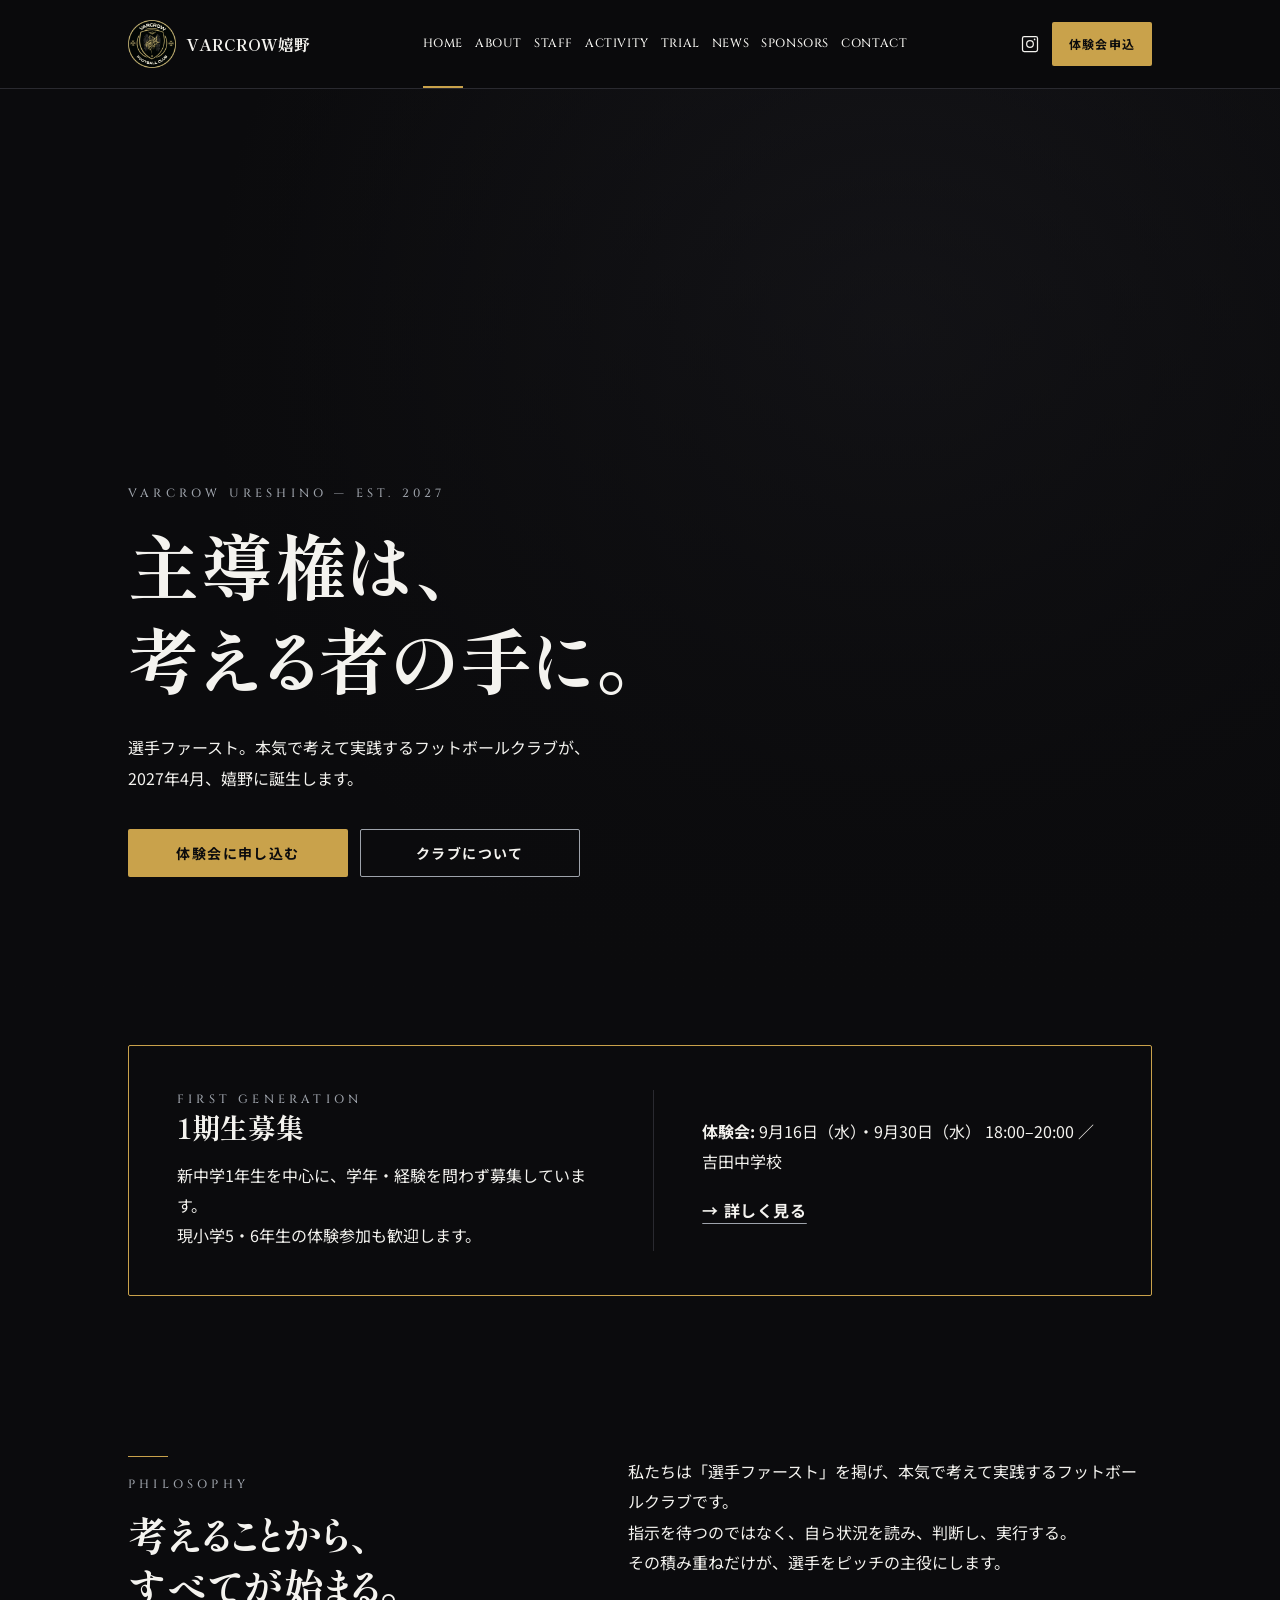
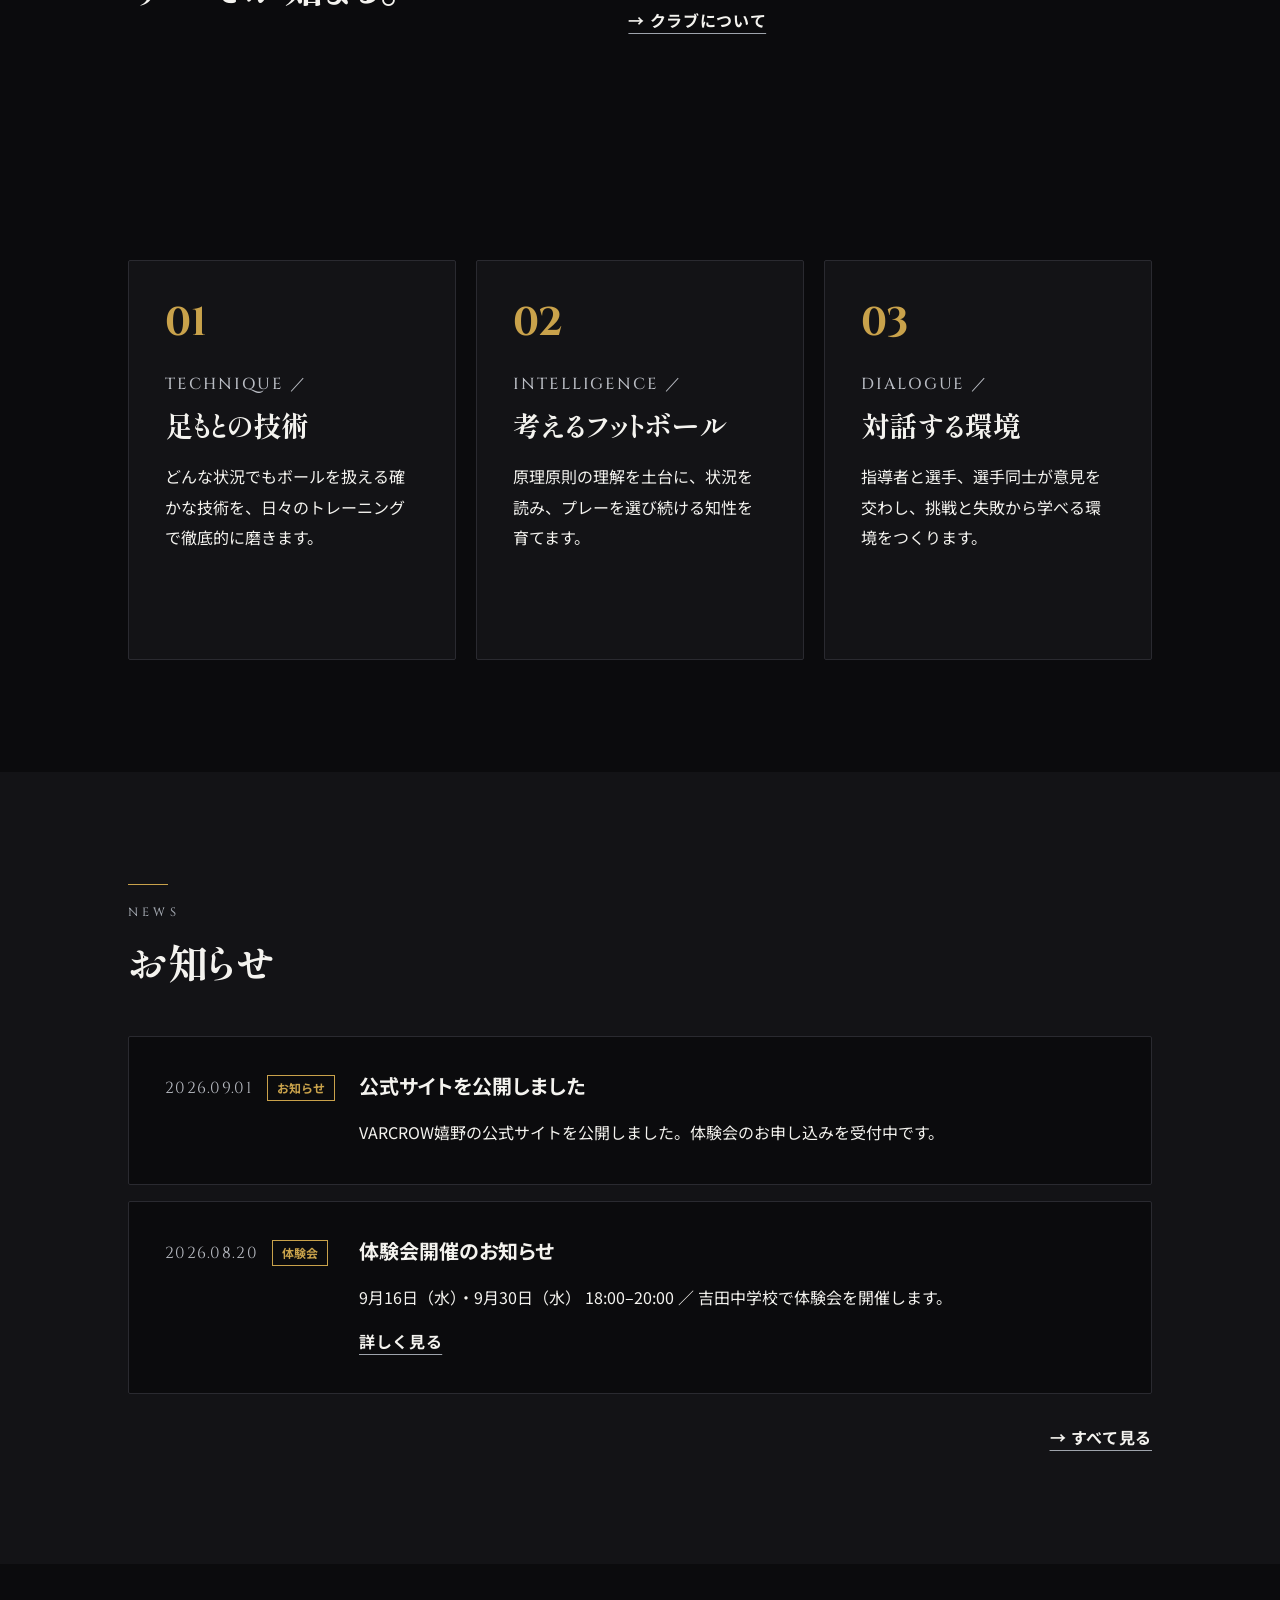
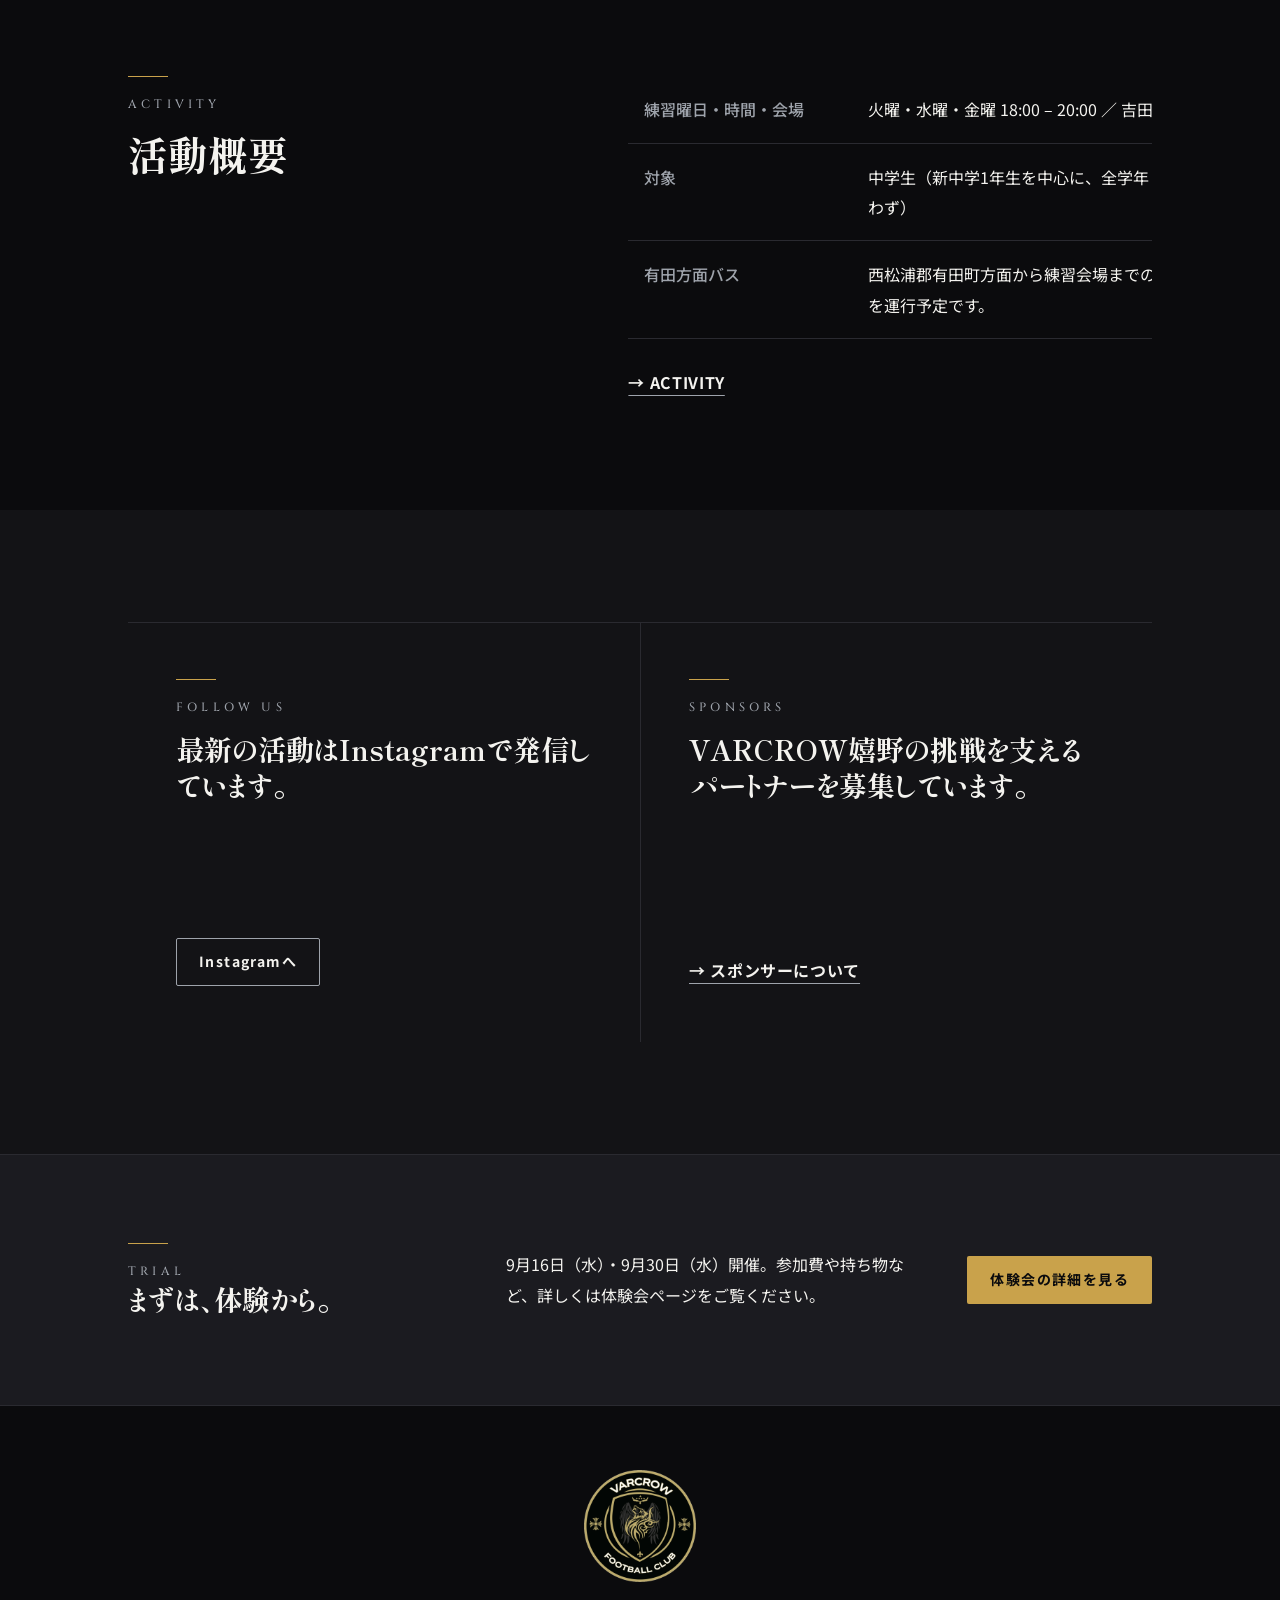
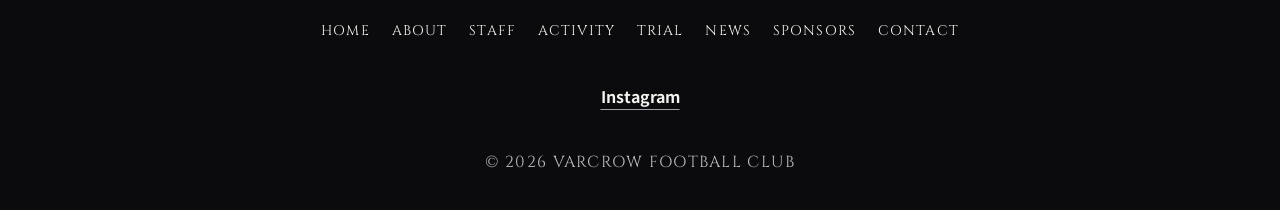
==== ureshino/index.html @ 0ae3943f "P1: base site, brand top, Home" ====
<!doctype html>
<html lang="ja">
<head>
  <meta charset="utf-8">
  <meta name="viewport" content="width=device-width, initial-scale=1">
  <title>VARCROW嬉野 | 佐賀県嬉野市のジュニアユースサッカークラブ</title>
  <meta name="description" content="VARCROW嬉野は佐賀県嬉野市のジュニアユースサッカークラブ。選手ファーストを掲げ、考えて主導権を握るフットボールを追求します。2027年4月始動、1期生募集中。体験会申込受付中。">
  <link rel="preconnect" href="https://fonts.googleapis.com">
  <link rel="preconnect" href="https://fonts.gstatic.com" crossorigin>
  <link href="https://fonts.googleapis.com/css2?family=Cinzel:wght@500;700&amp;family=Noto+Sans+JP:wght@400;500;700&amp;family=Shippori+Mincho:wght@600;700&amp;display=swap" rel="stylesheet">
  <link rel="icon" href="/assets/brand/favicon.ico" sizes="any">
  <link rel="apple-touch-icon" href="/assets/brand/apple-touch-icon.png">
  <link rel="stylesheet" href="/ureshino/assets/css/style.css">
  <script src="/ureshino/assets/js/main.js" defer></script>
  <script src="/ureshino/assets/js/news.js" defer></script>
</head>
<body data-page="home">
  <header class="site-header">
    <div class="site-header__inner">
      <a class="site-brand" href="/ureshino/" aria-label="VARCROW嬉野 ホーム">
        <img src="/assets/brand/logo.png" width="48" height="48" alt="VARCROW嬉野 エンブレム">
        <span data-config-text="club_name">VARCROW嬉野</span>
      </a>

      <nav class="desktop-nav" aria-label="メインナビゲーション">
        <a class="nav-link is-active" href="/ureshino/" aria-current="page">HOME</a>
        <a class="nav-link" href="/ureshino/about/">ABOUT</a>
        <a class="nav-link" href="/ureshino/staff/">STAFF</a>
        <a class="nav-link" href="/ureshino/activity/">ACTIVITY</a>
        <a class="nav-link" href="/ureshino/trial/">TRIAL</a>
        <a class="nav-link" href="/ureshino/news/">NEWS</a>
        <a class="nav-link" href="/ureshino/sponsors/">SPONSORS</a>
        <a class="nav-link" href="/ureshino/contact/">CONTACT</a>
      </nav>

      <div class="site-header__actions">
        <a class="instagram-link instagram-link--icon" href="/ureshino/" data-config="instagram_url" data-instagram target="_blank" rel="noopener" hidden>
          <svg viewBox="0 0 24 24" width="20" height="20" aria-hidden="true">
            <rect x="3" y="3" width="18" height="18" rx="2"></rect>
            <circle cx="12" cy="12" r="4"></circle>
            <circle cx="17.5" cy="6.5" r="1"></circle>
          </svg>
          <span class="visually-hidden">Instagram（外部サイトが開きます）</span>
        </a>
        <a class="button button--primary header-cta" href="/ureshino/trial/">体験会申込</a>
        <button class="nav-toggle" type="button" data-nav-toggle aria-expanded="false" aria-controls="mobile-navigation" aria-label="メニューを開く">
          <span></span><span></span><span></span>
        </button>
      </div>
    </div>
  </header>

  <div class="nav-overlay" id="mobile-navigation" data-nav-overlay hidden>
    <nav class="mobile-nav" aria-label="モバイルナビゲーション">
      <a class="mobile-nav__link is-active" href="/ureshino/" aria-current="page"><span>HOME</span><small>ホーム</small></a>
      <a class="mobile-nav__link" href="/ureshino/about/"><span>ABOUT</span><small>クラブについて</small></a>
      <a class="mobile-nav__link" href="/ureshino/staff/"><span>STAFF</span><small>スタッフ</small></a>
      <a class="mobile-nav__link" href="/ureshino/activity/"><span>ACTIVITY</span><small>活動情報</small></a>
      <a class="mobile-nav__link" href="/ureshino/trial/"><span>TRIAL</span><small>体験会・入会案内</small></a>
      <a class="mobile-nav__link" href="/ureshino/news/"><span>NEWS</span><small>お知らせ・試合結果</small></a>
      <a class="mobile-nav__link" href="/ureshino/sponsors/"><span>SPONSORS</span><small>スポンサー</small></a>
      <a class="mobile-nav__link" href="/ureshino/contact/"><span>CONTACT</span><small>お問い合わせ</small></a>
    </nav>
    <div class="nav-overlay__actions">
      <a class="button button--primary" href="/ureshino/trial/">体験会申込</a>
      <a class="instagram-link" href="/ureshino/" data-config="instagram_url" data-instagram target="_blank" rel="noopener" hidden>
        Instagram<span class="visually-hidden">（外部サイトが開きます）</span>
      </a>
    </div>
  </div>

  <main>
    <section class="hero" aria-labelledby="hero-title">
      <div class="container hero__inner">
        <p class="eyebrow reveal">VARCROW URESHINO — EST. 2027</p>
        <h1 class="hero__title reveal" id="hero-title"><span>主導権は、</span><span>考える者の手に。</span></h1>
        <p class="hero__lead reveal">選手ファースト。本気で考えて実践するフットボールクラブが、<br>2027年4月、嬉野に誕生します。</p>
        <div class="hero__actions reveal">
          <a class="button button--primary" href="/ureshino/trial/" data-config="form_trial_url" target="_blank" rel="noopener">
            体験会に申し込む<span class="visually-hidden">（外部フォームが開きます）</span>
          </a>
          <a class="button button--ghost" href="/ureshino/about/">クラブについて</a>
        </div>
      </div>
    </section>

    <section class="recruit-section" aria-labelledby="recruit-title">
      <div class="container">
        <div class="recruit-band reveal">
          <div>
            <p class="eyebrow">FIRST GENERATION</p>
            <h2 id="recruit-title">1期生募集</h2>
            <p>新中学1年生を中心に、学年・経験を問わず募集しています。<br>現小学5・6年生の体験参加も歓迎します。</p>
          </div>
          <div class="recruit-band__details">
            <p><strong>体験会:</strong> 9月16日（水）・9月30日（水） 18:00–20:00 ／ 吉田中学校</p>
            <a class="text-link" href="/ureshino/trial/">→ 詳しく見る</a>
          </div>
        </div>
      </div>
    </section>

    <section class="section philosophy" aria-labelledby="philosophy-title">
      <div class="container split-layout">
        <div class="section-heading reveal">
          <span class="section-heading__rule" aria-hidden="true"></span>
          <p class="eyebrow">PHILOSOPHY</p>
          <h2 id="philosophy-title">考えることから、すべてが始まる。</h2>
        </div>
        <div class="prose reveal">
          <p>私たちは「選手ファースト」を掲げ、本気で考えて実践するフットボールクラブです。<br>指示を待つのではなく、自ら状況を読み、判断し、実行する。<br>その積み重ねだけが、選手をピッチの主役にします。</p>
          <a class="text-link" href="/ureshino/about/">→ クラブについて</a>
        </div>
      </div>
    </section>

    <section class="section pillars" aria-label="3つの柱">
      <div class="container">
        <div class="pillar-grid">
          <article class="card pillar-card reveal">
            <p class="pillar-card__number">01</p>
            <p class="pillar-card__en">TECHNIQUE ／</p>
            <h2>足もとの技術</h2>
            <p>どんな状況でもボールを扱える確かな技術を、日々のトレーニングで徹底的に磨きます。</p>
          </article>
          <article class="card pillar-card reveal">
            <p class="pillar-card__number">02</p>
            <p class="pillar-card__en">INTELLIGENCE ／</p>
            <h2>考えるフットボール</h2>
            <p>原理原則の理解を土台に、状況を読み、プレーを選び続ける知性を育てます。</p>
          </article>
          <article class="card pillar-card reveal">
            <p class="pillar-card__number">03</p>
            <p class="pillar-card__en">DIALOGUE ／</p>
            <h2>対話する環境</h2>
            <p>指導者と選手、選手同士が意見を交わし、挑戦と失敗から学べる環境をつくります。</p>
          </article>
        </div>
      </div>
    </section>

    <section class="section news-section" aria-labelledby="news-title">
      <div class="container">
        <div class="section-heading reveal">
          <span class="section-heading__rule" aria-hidden="true"></span>
          <p class="eyebrow">NEWS</p>
          <h2 id="news-title">お知らせ</h2>
        </div>
        <div class="news-list reveal" data-news-list data-news-limit="3" aria-live="polite"></div>
        <div class="section-link reveal"><a class="text-link" href="/ureshino/news/">→ すべて見る</a></div>
      </div>
    </section>

    <section class="section activity-summary" aria-labelledby="activity-title">
      <div class="container split-layout">
        <div class="section-heading reveal">
          <span class="section-heading__rule" aria-hidden="true"></span>
          <p class="eyebrow">ACTIVITY</p>
          <h2 id="activity-title">活動概要</h2>
        </div>
        <div class="activity-summary__content reveal">
          <div class="table-scroll">
            <table>
              <tbody>
                <tr><th scope="row">練習曜日・時間・会場</th><td>火曜・水曜・金曜 18:00 – 20:00 ／ 吉田中学校</td></tr>
                <tr><th scope="row">対象</th><td>中学生（新中学1年生を中心に、全学年・経験を問わず）</td></tr>
                <tr><th scope="row">有田方面バス</th><td>西松浦郡有田町方面から練習会場までの送迎バスを運行予定です。</td></tr>
              </tbody>
            </table>
          </div>
          <a class="text-link" href="/ureshino/activity/">→ ACTIVITY</a>
        </div>
      </div>
    </section>

    <section class="section social-partners" aria-label="Instagramとスポンサー">
      <div class="container social-partners__grid">
        <article class="social-panel reveal">
          <div class="section-heading section-heading--compact">
            <span class="section-heading__rule" aria-hidden="true"></span>
            <p class="eyebrow">FOLLOW US</p>
            <h2>最新の活動はInstagramで発信しています。</h2>
          </div>
          <a class="button button--ghost" href="/ureshino/" data-config="instagram_url" data-instagram target="_blank" rel="noopener" hidden>
            Instagramへ<span class="visually-hidden">（外部サイトが開きます）</span>
          </a>
        </article>
        <article class="social-panel reveal">
          <div class="section-heading section-heading--compact">
            <span class="section-heading__rule" aria-hidden="true"></span>
            <p class="eyebrow">SPONSORS</p>
            <h2>VARCROW嬉野の挑戦を支えるパートナーを募集しています。</h2>
          </div>
          <a class="text-link" href="/ureshino/sponsors/">→ スポンサーについて</a>
        </article>
      </div>
    </section>

    <section class="cta-band" aria-labelledby="cta-title">
      <div class="container cta-band__inner reveal">
        <div class="section-heading section-heading--compact">
          <span class="section-heading__rule" aria-hidden="true"></span>
          <p class="eyebrow">TRIAL</p>
          <h2 id="cta-title">まずは、体験から。</h2>
        </div>
        <p>9月16日（水）・9月30日（水）開催。参加費や持ち物など、詳しくは体験会ページをご覧ください。</p>
        <a class="button button--primary" href="/ureshino/trial/">体験会の詳細を見る</a>
      </div>
    </section>
  </main>

  <footer class="site-footer">
    <div class="container site-footer__inner">
      <a class="site-footer__brand" href="/ureshino/">
        <img src="/assets/brand/logo.png" width="112" height="113" alt="VARCROW嬉野 エンブレム">
      </a>
      <nav class="footer-nav" aria-label="フッターナビゲーション">
        <a href="/ureshino/">HOME</a>
        <a href="/ureshino/about/">ABOUT</a>
        <a href="/ureshino/staff/">STAFF</a>
        <a href="/ureshino/activity/">ACTIVITY</a>
        <a href="/ureshino/trial/">TRIAL</a>
        <a href="/ureshino/news/">NEWS</a>
        <a href="/ureshino/sponsors/">SPONSORS</a>
        <a href="/ureshino/contact/">CONTACT</a>
      </nav>
      <a class="instagram-link" href="/ureshino/" data-config="instagram_url" data-instagram target="_blank" rel="noopener" hidden>
        Instagram<span class="visually-hidden">（外部サイトが開きます）</span>
      </a>
      <small>© 2026 VARCROW FOOTBALL CLUB</small>
    </div>
  </footer>
</body>
</html>
---- ureshino/assets/css/style.css ----
:root {
  --c-bg: #0B0B0D;
  --c-surface: #131316;
  --c-surface-2: #1B1B20;
  --c-text: #F4F3EF;
  --c-text-sub: #B9BCC3;
  --c-gold: #C9A24B;
  --c-gold-deep: #9A7A33;
  --c-silver: #9EA3AB;
  --c-line: #2A2A30;
  --hero-img: none;
}

*,
*::before,
*::after {
  box-sizing: border-box;
}

html {
  color-scheme: dark;
}

body {
  margin: 0;
  color: var(--c-text);
  background: var(--c-bg);
  font-family: "Noto Sans JP", sans-serif;
  font-size: 16px;
  line-height: 1.9;
  overflow-x: hidden;
}

body.is-nav-open {
  overflow: hidden;
}

[hidden] {
  display: none !important;
}

img,
svg {
  display: block;
  max-width: 100%;
}

a {
  color: inherit;
}

button,
a {
  -webkit-tap-highlight-color: transparent;
}

:focus-visible {
  outline: 2px solid var(--c-gold);
  outline-offset: 4px;
}

h1,
h2,
h3,
p {
  margin-top: 0;
}

h1,
h2,
h3 {
  font-family: "Shippori Mincho", serif;
  font-feature-settings: "palt";
  line-height: 1.3;
}

.visually-hidden {
  position: absolute !important;
  width: 1px !important;
  height: 1px !important;
  padding: 0 !important;
  margin: -1px !important;
  overflow: hidden !important;
  clip: rect(0, 0, 0, 0) !important;
  white-space: nowrap !important;
  border: 0 !important;
}

.container {
  width: 100%;
  max-width: 1120px;
  margin-inline: auto;
  padding-inline: 24px;
}

.section {
  padding-block: 64px;
}

.eyebrow {
  margin-bottom: 14px;
  color: var(--c-silver);
  font-family: "Cinzel", serif;
  font-size: 12px;
  font-weight: 500;
  letter-spacing: 0.35em;
  line-height: 1.6;
  text-transform: uppercase;
}

.section-heading {
  max-width: 760px;
  margin-bottom: 40px;
}

.section-heading__rule {
  display: block;
  width: 40px;
  height: 1px;
  margin-bottom: 18px;
  background: var(--c-gold);
}

.section-heading h2 {
  margin-bottom: 0;
  font-size: clamp(28px, 7vw, 40px);
  font-weight: 700;
}

.philosophy .section-heading h2 {
  word-break: keep-all;
}

.section-heading--compact {
  margin-bottom: 28px;
}

.section-heading--compact h2 {
  font-size: clamp(20px, 6vw, 28px);
}

.button {
  display: inline-flex;
  min-height: 48px;
  align-items: center;
  justify-content: center;
  padding: 12px 22px;
  border: 1px solid transparent;
  border-radius: 2px;
  font-size: 14px;
  font-weight: 700;
  letter-spacing: 0.1em;
  line-height: 1.5;
  text-align: center;
  text-decoration: none;
  transition: color 0.2s ease, border-color 0.2s ease, background-color 0.2s ease;
}

.button--primary {
  color: var(--c-bg);
  background: var(--c-gold);
}

.button--primary:hover {
  background: var(--c-gold-deep);
}

.button--ghost {
  color: var(--c-text);
  border-color: var(--c-silver);
  background: transparent;
}

.button--ghost:hover {
  border-color: var(--c-gold);
}

.text-link {
  display: inline-block;
  color: var(--c-text);
  font-weight: 700;
  letter-spacing: 0.04em;
  text-decoration-color: var(--c-silver);
  text-underline-offset: 6px;
  transition: color 0.2s ease, text-decoration-color 0.2s ease;
}

.text-link:hover {
  color: var(--c-gold);
  text-decoration-color: var(--c-gold);
}

.card {
  border: 1px solid var(--c-line);
  border-radius: 2px;
  background: var(--c-surface);
  transition: border-color 0.2s ease;
}

.card:hover {
  border-color: var(--c-silver);
}

.site-header {
  position: sticky;
  top: 0;
  z-index: 100;
  border-bottom: 1px solid var(--c-line);
  background: color-mix(in srgb, var(--c-bg) 88%, transparent);
  -webkit-backdrop-filter: blur(12px);
  backdrop-filter: blur(12px);
}

.site-header__inner {
  display: flex;
  width: 100%;
  max-width: 1120px;
  min-height: 72px;
  align-items: center;
  justify-content: space-between;
  gap: 16px;
  margin-inline: auto;
  padding-inline: 24px;
}

.site-brand {
  display: inline-flex;
  min-width: 0;
  align-items: center;
  gap: 10px;
  font-family: "Shippori Mincho", serif;
  font-size: 16px;
  font-weight: 700;
  text-decoration: none;
  white-space: nowrap;
}

.site-brand img {
  width: 42px;
  height: 42px;
}

.desktop-nav,
.site-header__actions > .instagram-link,
.header-cta {
  display: none;
}

.site-header__actions {
  display: flex;
  align-items: center;
  gap: 12px;
}

.nav-toggle {
  display: flex;
  width: 48px;
  height: 48px;
  flex-direction: column;
  align-items: center;
  justify-content: center;
  gap: 6px;
  padding: 0;
  border: 1px solid var(--c-line);
  border-radius: 2px;
  color: var(--c-text);
  background: transparent;
  cursor: pointer;
}

.nav-toggle span {
  display: block;
  width: 20px;
  height: 1px;
  background: currentColor;
}

.nav-toggle:hover {
  border-color: var(--c-gold);
}

.nav-overlay {
  position: fixed;
  inset: 0;
  z-index: 90;
  overflow-y: auto;
  padding: 104px 24px 48px;
  background: var(--c-bg);
}

.mobile-nav {
  display: grid;
  width: min(100%, 520px);
  margin-inline: auto;
  border-top: 1px solid var(--c-line);
}

.mobile-nav__link {
  display: grid;
  grid-template-columns: minmax(120px, 0.8fr) 1fr;
  align-items: center;
  gap: 16px;
  padding: 13px 8px;
  border-bottom: 1px solid var(--c-line);
  text-decoration: none;
}

.mobile-nav__link span {
  font-family: "Cinzel", serif;
  font-size: 20px;
  font-weight: 500;
  letter-spacing: 0.08em;
}

.mobile-nav__link small {
  color: var(--c-text-sub);
  font-size: 16px;
}

.mobile-nav__link.is-active {
  border-bottom-color: var(--c-gold);
}

.mobile-nav__link:hover span {
  color: var(--c-gold);
}

.nav-overlay__actions {
  display: grid;
  width: min(100%, 520px);
  gap: 20px;
  margin: 32px auto 0;
  text-align: center;
}

.instagram-link {
  color: var(--c-text);
  font-size: 16px;
  font-weight: 700;
  text-decoration-color: var(--c-silver);
  text-underline-offset: 6px;
}

.instagram-link:hover {
  color: var(--c-gold);
}

.instagram-link--icon {
  text-decoration: none;
}

.instagram-link--icon svg {
  fill: none;
  stroke: currentColor;
  stroke-width: 1.5;
}

.instagram-link--icon svg circle:last-child {
  fill: currentColor;
  stroke: none;
}

.hero {
  display: grid;
  min-height: 100svh;
  align-items: end;
  background-image:
    linear-gradient(to bottom, color-mix(in srgb, var(--c-bg) 38%, transparent), var(--c-bg)),
    radial-gradient(circle at 70% 28%, var(--c-surface-2) 0%, var(--c-bg) 62%),
    var(--hero-img);
  background-position: center;
  background-size: cover;
}

.hero__inner {
  padding-block: 112px 80px;
}

.hero__title {
  max-width: 860px;
  margin-bottom: 28px;
  font-size: clamp(36px, 9.6vw, 72px);
  font-weight: 700;
  letter-spacing: 0.02em;
}

.hero__title span {
  display: block;
}

.hero__lead {
  max-width: 720px;
  margin-bottom: 36px;
  font-size: 16px;
}

.hero__actions {
  display: flex;
  flex-direction: column;
  align-items: stretch;
  gap: 12px;
}

.recruit-section {
  padding-block: 40px 24px;
}

.recruit-band {
  display: grid;
  gap: 28px;
  padding: 28px;
  border: 1px solid var(--c-gold);
  border-radius: 2px;
  background: var(--c-bg);
}

.recruit-band h2 {
  margin-bottom: 14px;
  font-size: 28px;
}

.recruit-band p {
  margin-bottom: 0;
}

.recruit-band__details {
  display: grid;
  align-content: center;
  gap: 18px;
  padding-top: 24px;
  border-top: 1px solid var(--c-line);
}

.philosophy {
  padding-top: 96px;
}

.split-layout {
  display: grid;
  gap: 8px;
}

.prose {
  max-width: 720px;
}

.prose p {
  margin-bottom: 28px;
}

.pillars {
  padding-top: 0;
}

.pillar-grid {
  display: grid;
  gap: 16px;
}

.pillar-card {
  padding: 32px 28px;
}

.pillar-card__number {
  margin-bottom: 20px;
  color: var(--c-gold);
  font-family: "Cinzel", serif;
  font-size: 40px;
  font-weight: 700;
  line-height: 1.3;
}

.pillar-card__en {
  margin-bottom: 8px;
  color: var(--c-text-sub);
  font-family: "Cinzel", serif;
  font-size: 16px;
  font-weight: 500;
  letter-spacing: 0.12em;
}

.pillar-card h2 {
  margin-bottom: 18px;
  font-size: 28px;
}

.pillar-card > p:last-child {
  margin-bottom: 0;
}

.news-section,
.social-partners {
  background: var(--c-surface);
}

.news-list {
  display: grid;
  gap: 16px;
}

.news-card {
  display: grid;
  gap: 14px;
  padding: 24px;
  border: 1px solid var(--c-line);
  border-radius: 2px;
  background: var(--c-bg);
}

.news-card__meta {
  display: flex;
  flex-wrap: wrap;
  align-items: center;
  gap: 14px;
}

.news-card time {
  color: var(--c-text-sub);
  font-family: "Cinzel", serif;
  font-size: 16px;
  letter-spacing: 0.08em;
}

.news-card__category {
  padding: 3px 9px;
  border: 1px solid var(--c-gold);
  border-radius: 0;
  color: var(--c-gold);
  font-size: 12px;
  font-weight: 700;
  line-height: 1.5;
}

.news-card h3 {
  margin-bottom: 0;
  font-family: "Noto Sans JP", sans-serif;
  font-size: 20px;
}

.news-card__body {
  margin-bottom: 0;
  white-space: pre-line;
}

.news-card__link {
  width: fit-content;
}

.news-fallback,
.news-empty {
  margin: 0;
  padding: 24px;
  border: 1px solid var(--c-line);
  background: var(--c-bg);
}

.section-link {
  margin-top: 28px;
  text-align: right;
}

.activity-summary__content {
  min-width: 0;
}

.table-scroll {
  margin-bottom: 28px;
  overflow-x: auto;
}

table {
  width: 100%;
  min-width: 620px;
  border-collapse: collapse;
}

th,
td {
  padding: 18px 16px;
  border-bottom: 1px solid var(--c-line);
  font-size: 16px;
  text-align: left;
  vertical-align: top;
}

th {
  width: 36%;
  color: var(--c-silver);
  font-weight: 500;
}

.social-partners__grid {
  display: grid;
  padding-inline: 24px;
}

.social-panel {
  display: flex;
  min-height: 340px;
  flex-direction: column;
  align-items: flex-start;
  justify-content: space-between;
  padding: 40px 0;
  border-top: 1px solid var(--c-line);
  background: var(--c-surface);
}

@media (max-width: 599px) {
  .hero__lead br,
  .recruit-band br {
    display: none;
  }

  .table-scroll {
    overflow-x: visible;
  }

  table {
    min-width: 0;
  }

  table,
  tbody,
  tr,
  th,
  td {
    display: block;
    width: 100%;
  }

  tr {
    border-bottom: 1px solid var(--c-line);
  }

  th,
  td {
    border-bottom: 0;
  }

  th {
    width: auto;
    padding-bottom: 4px;
  }

  td {
    padding-top: 0;
  }
}

.cta-band {
  padding-block: 64px;
  border-top: 1px solid var(--c-line);
  border-bottom: 1px solid var(--c-line);
  background: var(--c-surface-2);
}

.cta-band__inner {
  display: grid;
  justify-items: start;
  gap: 24px;
}

.cta-band__inner .section-heading,
.cta-band__inner p {
  margin-bottom: 0;
}

.site-footer {
  padding-block: 64px 32px;
  background: var(--c-bg);
}

.site-footer__inner {
  display: grid;
  justify-items: center;
  gap: 36px;
  text-align: center;
}

.site-footer__brand img {
  width: 112px;
  height: auto;
}

.footer-nav {
  display: flex;
  flex-wrap: wrap;
  justify-content: center;
  gap: 14px 22px;
}

.footer-nav a {
  font-family: "Cinzel", serif;
  font-size: 14px;
  letter-spacing: 0.08em;
  text-decoration: none;
}

.footer-nav a:hover {
  color: var(--c-gold);
}

.site-footer small {
  color: var(--c-text-sub);
  font-family: "Cinzel", serif;
  font-size: 16px;
  letter-spacing: 0.08em;
}

.js .reveal {
  opacity: 0;
  transform: translateY(8px);
  transition: opacity 0.6s ease, transform 0.6s ease;
}

.js .reveal.is-visible {
  opacity: 1;
  transform: translateY(0);
}

@media (min-width: 600px) {
  .container,
  .site-header__inner {
    padding-inline: 32px;
  }

  .section {
    padding-block: 88px;
  }

  .hero__actions {
    flex-direction: row;
    align-items: center;
  }

  .hero__actions .button {
    min-width: 220px;
  }

  .recruit-band,
  .pillar-card,
  .news-card {
    padding: 36px;
  }

  .social-partners__grid {
    padding-inline: 32px;
  }
}

@media (min-width: 960px) {
  .container,
  .site-header__inner {
    padding-inline: 48px;
  }

  .section {
    padding-block: 112px;
  }

  .site-header__inner {
    min-height: 88px;
  }

  .site-brand img {
    width: 48px;
    height: 48px;
  }

  .desktop-nav {
    display: flex;
    align-self: stretch;
    align-items: stretch;
    gap: 12px;
  }

  .nav-link {
    display: inline-flex;
    align-items: center;
    border-bottom: 2px solid transparent;
    font-family: "Cinzel", serif;
    font-size: 12px;
    font-weight: 500;
    letter-spacing: 0.05em;
    text-decoration: none;
  }

  .nav-link:hover {
    color: var(--c-gold);
  }

  .nav-link.is-active {
    border-bottom-color: var(--c-gold);
  }

  .site-header__actions > .instagram-link {
    display: inline-flex;
  }

  .header-cta {
    display: inline-flex;
    min-height: 44px;
    padding-inline: 16px;
    font-size: 12px;
    white-space: nowrap;
  }

  .nav-toggle {
    display: none;
  }

  .hero__inner {
    padding-block: 152px 112px;
  }

  .recruit-section {
    padding-block: 56px 32px;
  }

  .recruit-band {
    grid-template-columns: 1fr 1.05fr;
    gap: 48px;
    padding: 44px 48px;
  }

  .recruit-band__details {
    padding-top: 0;
    padding-left: 48px;
    border-top: 0;
    border-left: 1px solid var(--c-line);
  }

  .philosophy {
    padding-top: 128px;
  }

  .split-layout {
    grid-template-columns: minmax(0, 0.9fr) minmax(0, 1.1fr);
    gap: 72px;
  }

  .section-heading {
    margin-bottom: 0;
  }

  .pillar-grid {
    grid-template-columns: repeat(3, 1fr);
    gap: 20px;
  }

  .pillar-card {
    min-height: 400px;
  }

  .news-section > .container > .section-heading {
    margin-bottom: 48px;
  }

  .news-card {
    grid-template-columns: 180px minmax(0, 1fr);
    align-items: start;
  }

  .news-card__body,
  .news-card__link {
    grid-column: 2;
  }

  .social-partners__grid {
    grid-template-columns: repeat(2, 1fr);
    padding-inline: 48px;
  }

  .social-panel {
    min-height: 420px;
    padding: 56px 48px;
  }

  .social-panel + .social-panel {
    border-left: 1px solid var(--c-line);
  }

  .cta-band {
    padding-block: 88px;
  }

  .cta-band__inner {
    grid-template-columns: minmax(300px, 0.8fr) minmax(0, 1fr) auto;
    align-items: center;
    gap: 48px;
  }
}

@media (prefers-reduced-motion: reduce) {
  html {
    scroll-behavior: auto;
  }

  *,
  *::before,
  *::after {
    transition-duration: 0.01ms !important;
  }

  .js .reveal {
    opacity: 1;
    transform: none;
  }
}
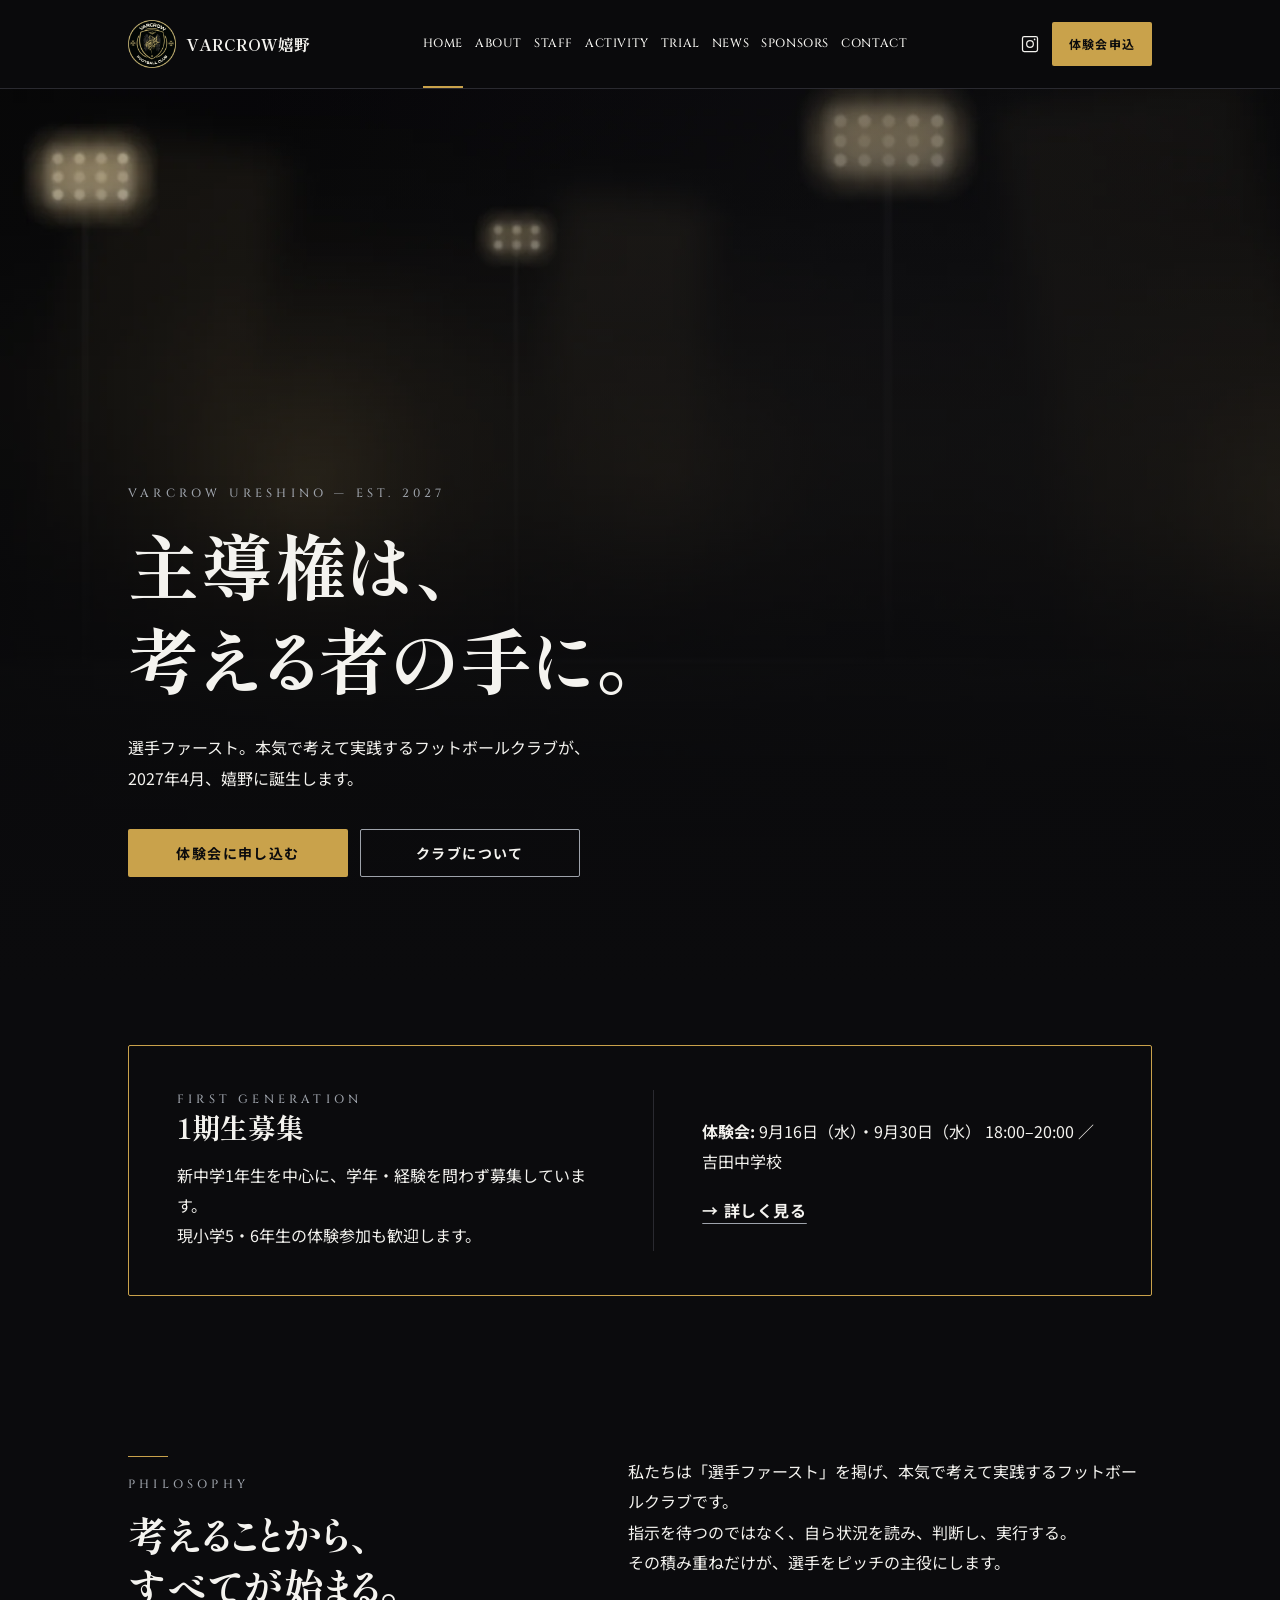
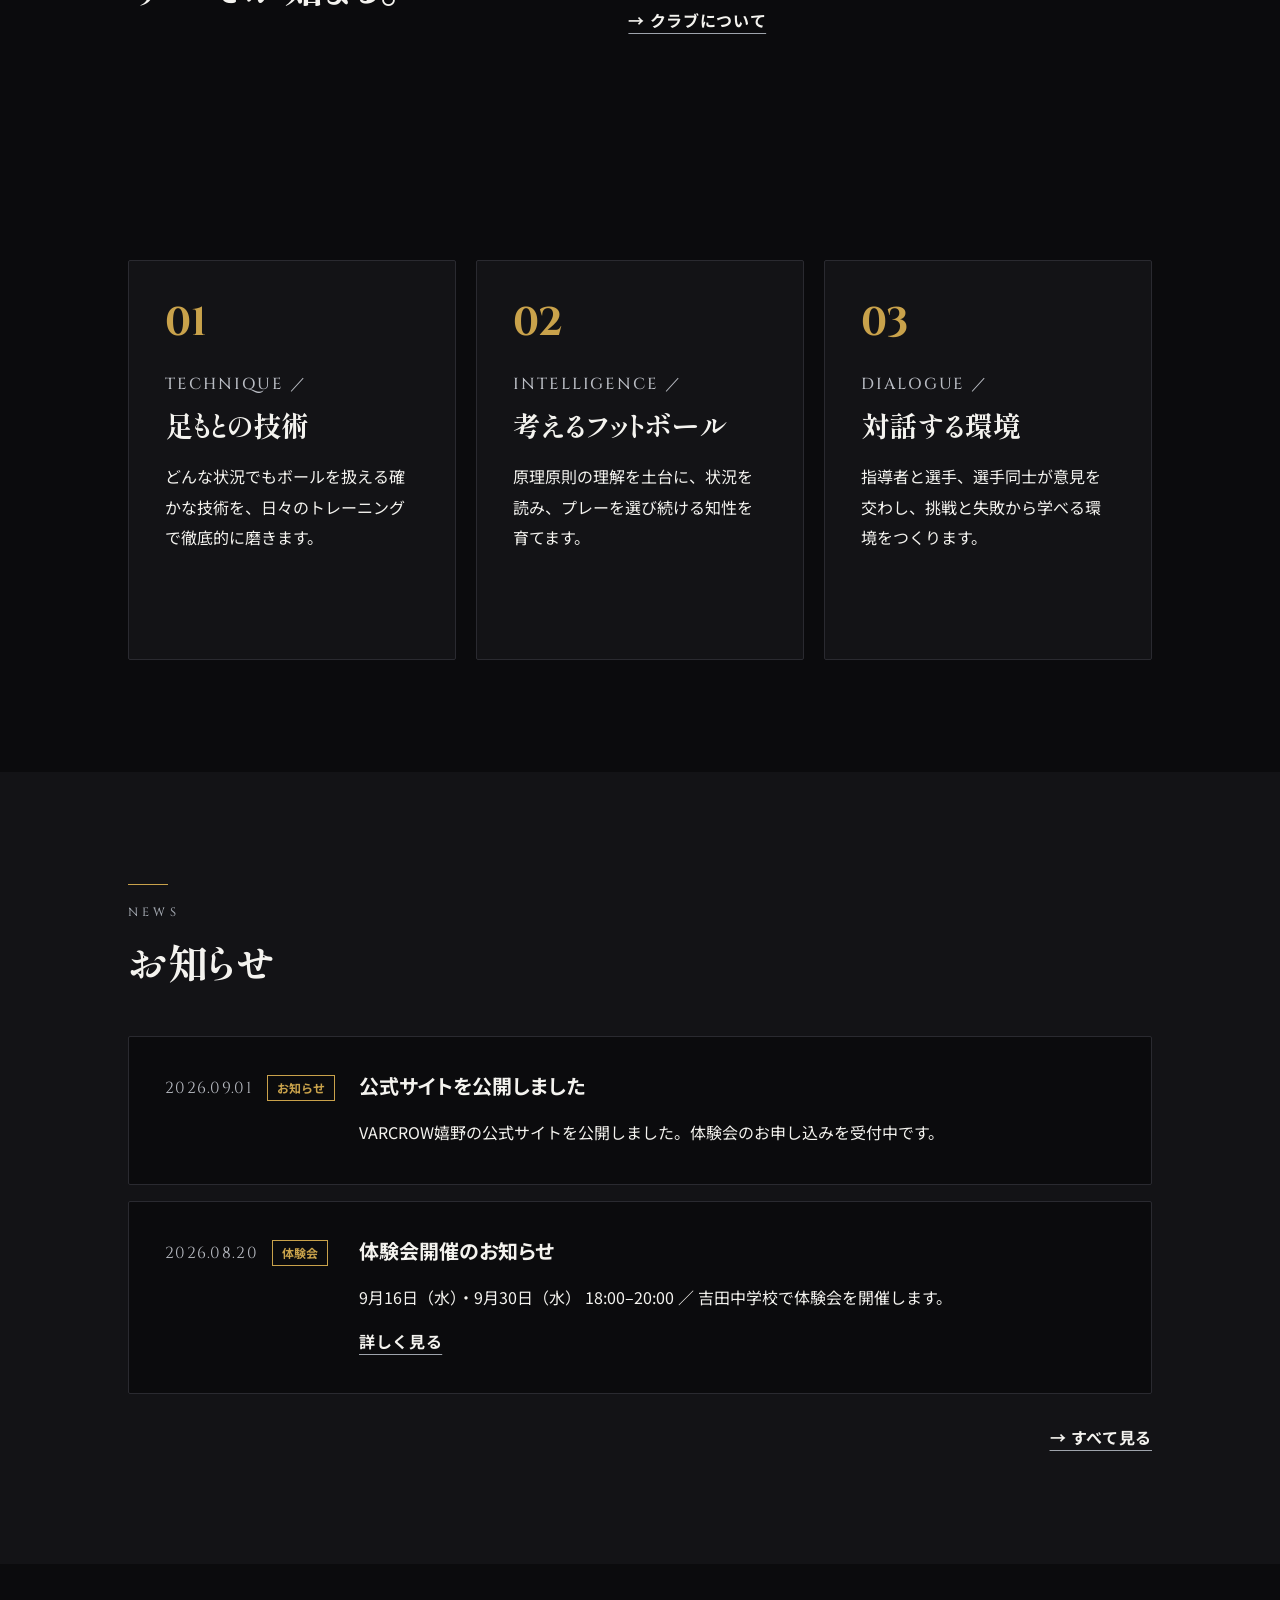
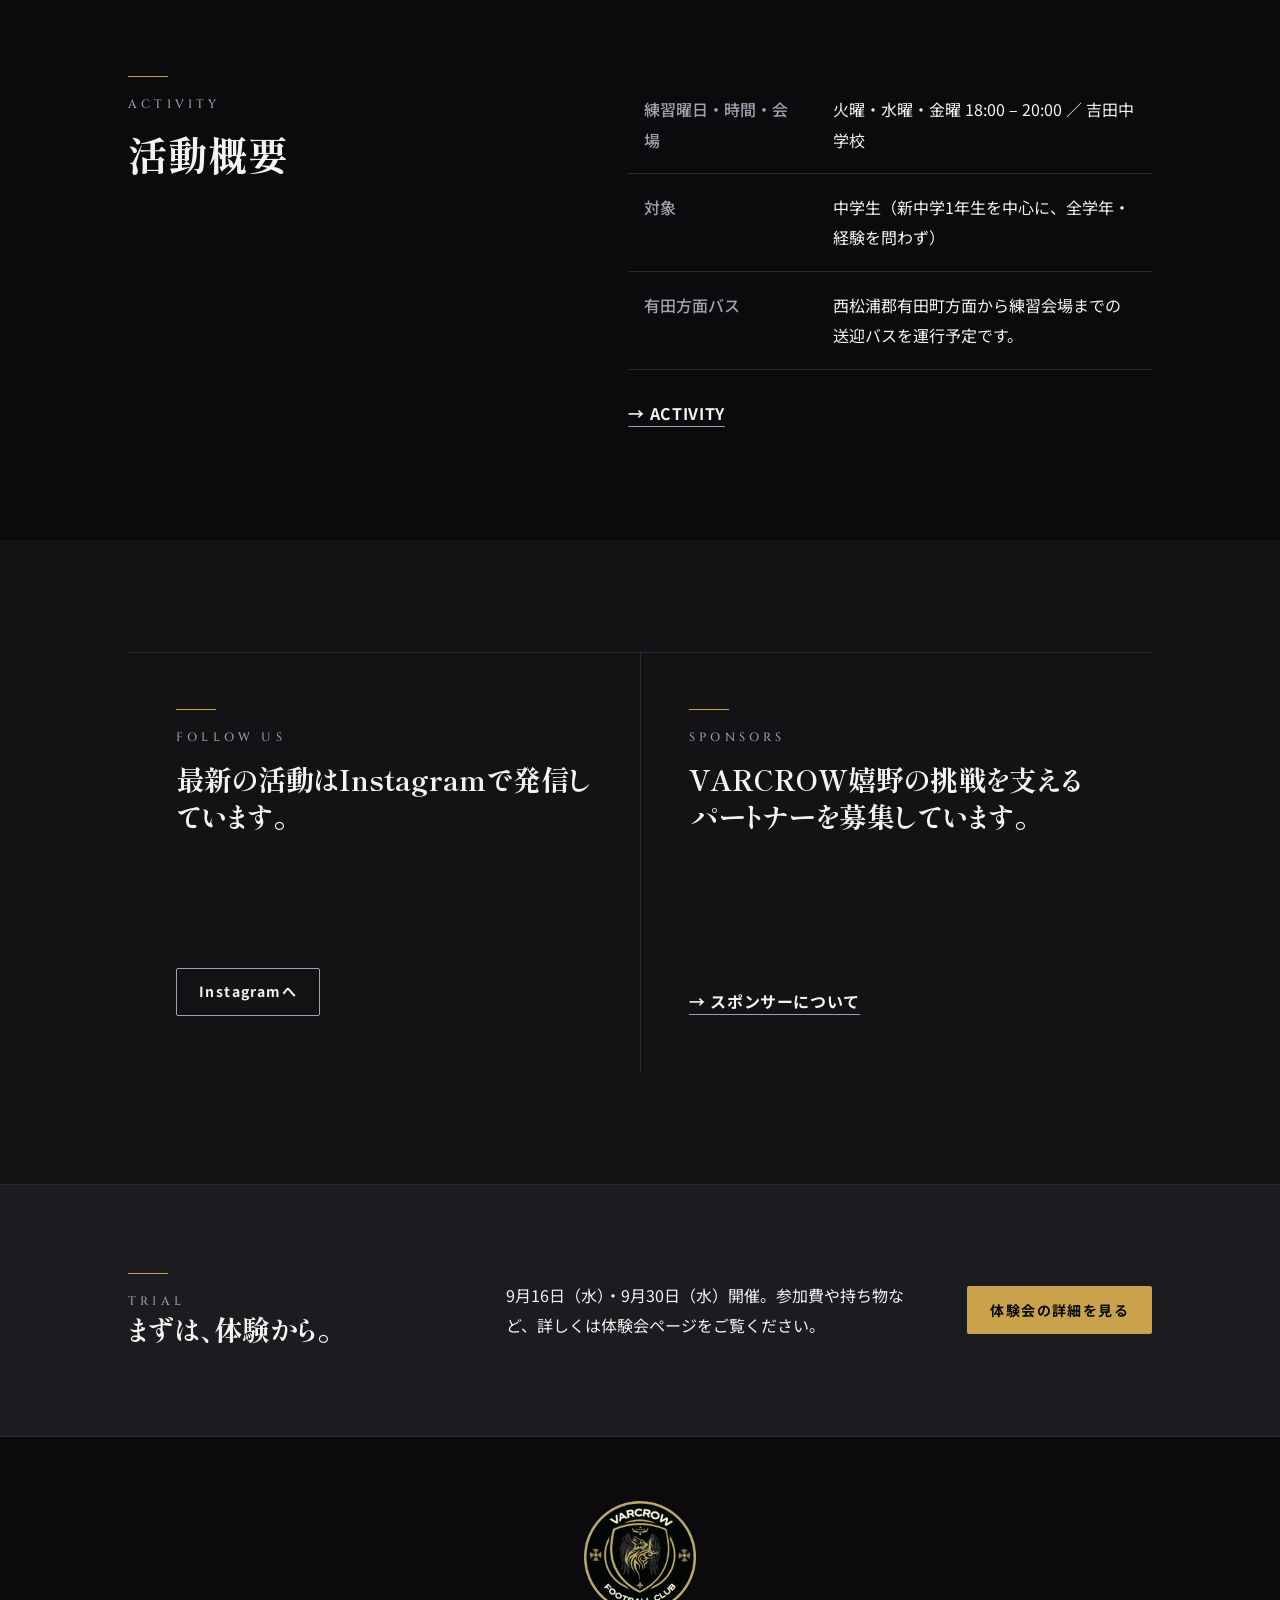
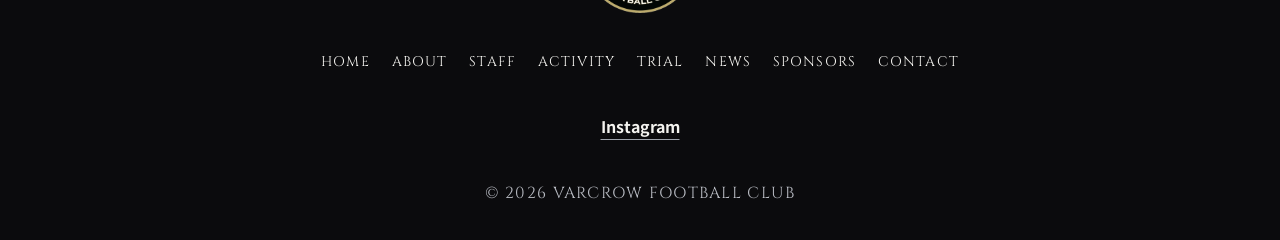
==== commit a0258284: "P2: fix shared layout and add site metadata" ====
--- a/ureshino/index.html
+++ b/ureshino/index.html
@@ -5,14 +5,39 @@
   <meta name="viewport" content="width=device-width, initial-scale=1">
   <title>VARCROW嬉野 | 佐賀県嬉野市のジュニアユースサッカークラブ</title>
   <meta name="description" content="VARCROW嬉野は佐賀県嬉野市のジュニアユースサッカークラブ。選手ファーストを掲げ、考えて主導権を握るフットボールを追求します。2027年4月始動、1期生募集中。体験会申込受付中。">
+  <meta property="og:type" content="website">
+  <meta property="og:title" content="VARCROW嬉野 | 佐賀県嬉野市のジュニアユースサッカークラブ">
+  <meta property="og:description" content="VARCROW嬉野は佐賀県嬉野市のジュニアユースサッカークラブ。選手ファーストを掲げ、考えて主導権を握るフットボールを追求します。2027年4月始動、1期生募集中。体験会申込受付中。">
+  <meta property="og:url" content="https://varcrow.jp/ureshino/">
+  <meta property="og:image" content="https://varcrow.jp/assets/brand/ogp.png">
+  <meta property="og:site_name" content="VARCROW嬉野">
+  <meta property="og:locale" content="ja_JP">
+  <meta name="twitter:card" content="summary_large_image">
   <link rel="preconnect" href="https://fonts.googleapis.com">
   <link rel="preconnect" href="https://fonts.gstatic.com" crossorigin>
   <link href="https://fonts.googleapis.com/css2?family=Cinzel:wght@500;700&amp;family=Noto+Sans+JP:wght@400;500;700&amp;family=Shippori+Mincho:wght@600;700&amp;display=swap" rel="stylesheet">
   <link rel="icon" href="/assets/brand/favicon.ico" sizes="any">
   <link rel="apple-touch-icon" href="/assets/brand/apple-touch-icon.png">
+  <link rel="preload" href="/ureshino/assets/img/hero_night.webp" as="image" type="image/webp">
   <link rel="stylesheet" href="/ureshino/assets/css/style.css">
   <script src="/ureshino/assets/js/main.js" defer></script>
   <script src="/ureshino/assets/js/news.js" defer></script>
+  <script type="application/ld+json">
+  {
+    "@context": "https://schema.org",
+    "@type": "SportsOrganization",
+    "name": "VARCROW嬉野",
+    "url": "https://varcrow.jp/ureshino/",
+    "logo": "https://varcrow.jp/assets/brand/logo.png",
+    "address": {
+      "@type": "PostalAddress",
+      "addressRegion": "佐賀県",
+      "addressLocality": "嬉野市嬉野町",
+      "addressCountry": "JP"
+    },
+    "sameAs": ["https://www.instagram.com/varcrow.football.club/"]
+  }
+  </script>
 </head>
 <body data-page="home">
   <header class="site-header">
--- a/ureshino/assets/css/style.css
+++ b/ureshino/assets/css/style.css
@@ -8,7 +8,7 @@
   --c-gold-deep: #9A7A33;
   --c-silver: #9EA3AB;
   --c-line: #2A2A30;
-  --hero-img: none;
+  --hero-img: url("/ureshino/assets/img/hero_night.webp");
 }
 
 *,
@@ -361,15 +361,39 @@
 }
 
 .hero {
+  position: relative;
   display: grid;
   min-height: 100svh;
   align-items: end;
-  background-image:
-    linear-gradient(to bottom, color-mix(in srgb, var(--c-bg) 38%, transparent), var(--c-bg)),
-    radial-gradient(circle at 70% 28%, var(--c-surface-2) 0%, var(--c-bg) 62%),
-    var(--hero-img);
+  background-color: var(--c-bg);
+  background-image: var(--hero-img, none);
   background-position: center;
   background-size: cover;
+}
+
+.hero::before {
+  position: absolute;
+  inset: 0;
+  background:
+    linear-gradient(
+      to bottom,
+      rgba(11, 11, 13, 0.28) 0%,
+      rgba(11, 11, 13, 0.62) 55%,
+      rgba(11, 11, 13, 0.94) 88%,
+      var(--c-bg) 100%
+    ),
+    radial-gradient(
+      circle at 70% 28%,
+      rgba(27, 27, 32, 0.45) 0%,
+      rgba(11, 11, 13, 0) 62%
+    );
+  content: "";
+  pointer-events: none;
+}
+
+.hero > .container {
+  position: relative;
+  z-index: 1;
 }
 
 .hero__inner {
@@ -570,7 +594,6 @@
 
 table {
   width: 100%;
-  min-width: 620px;
   border-collapse: collapse;
 }
 
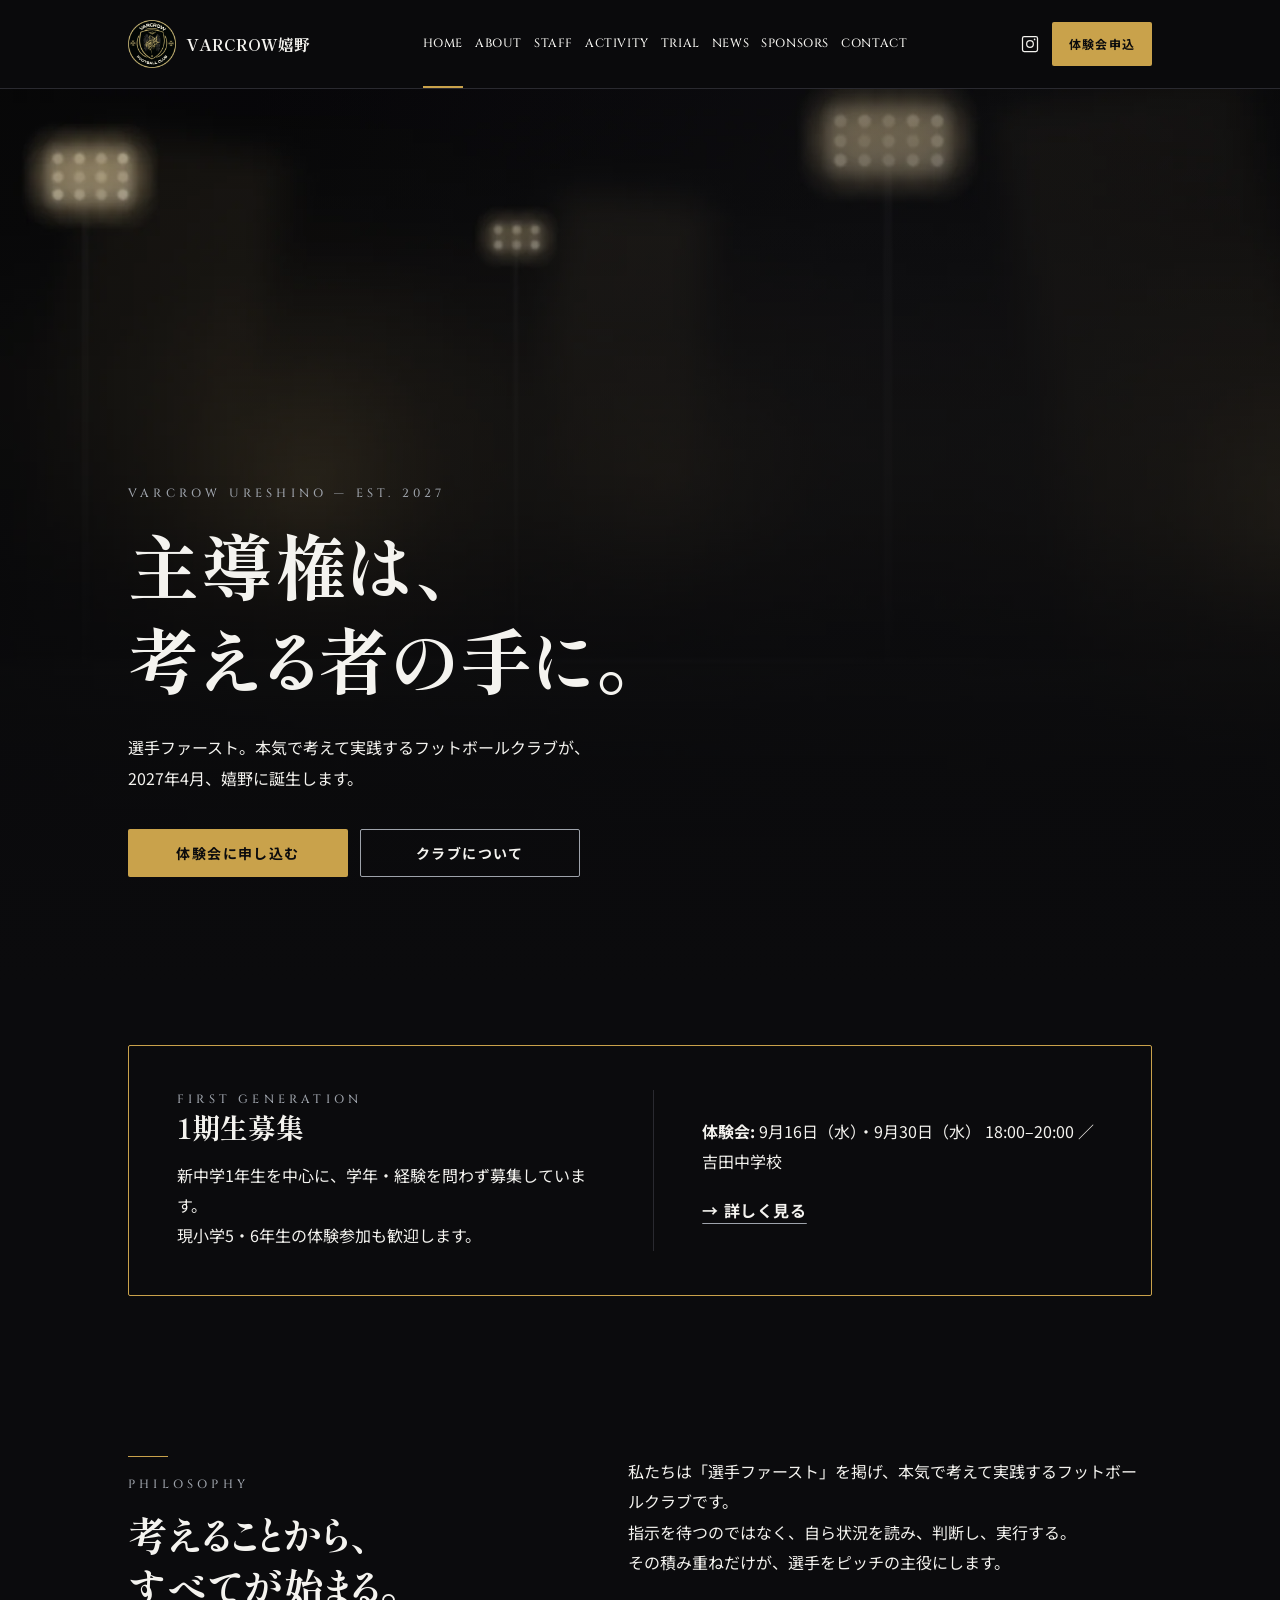
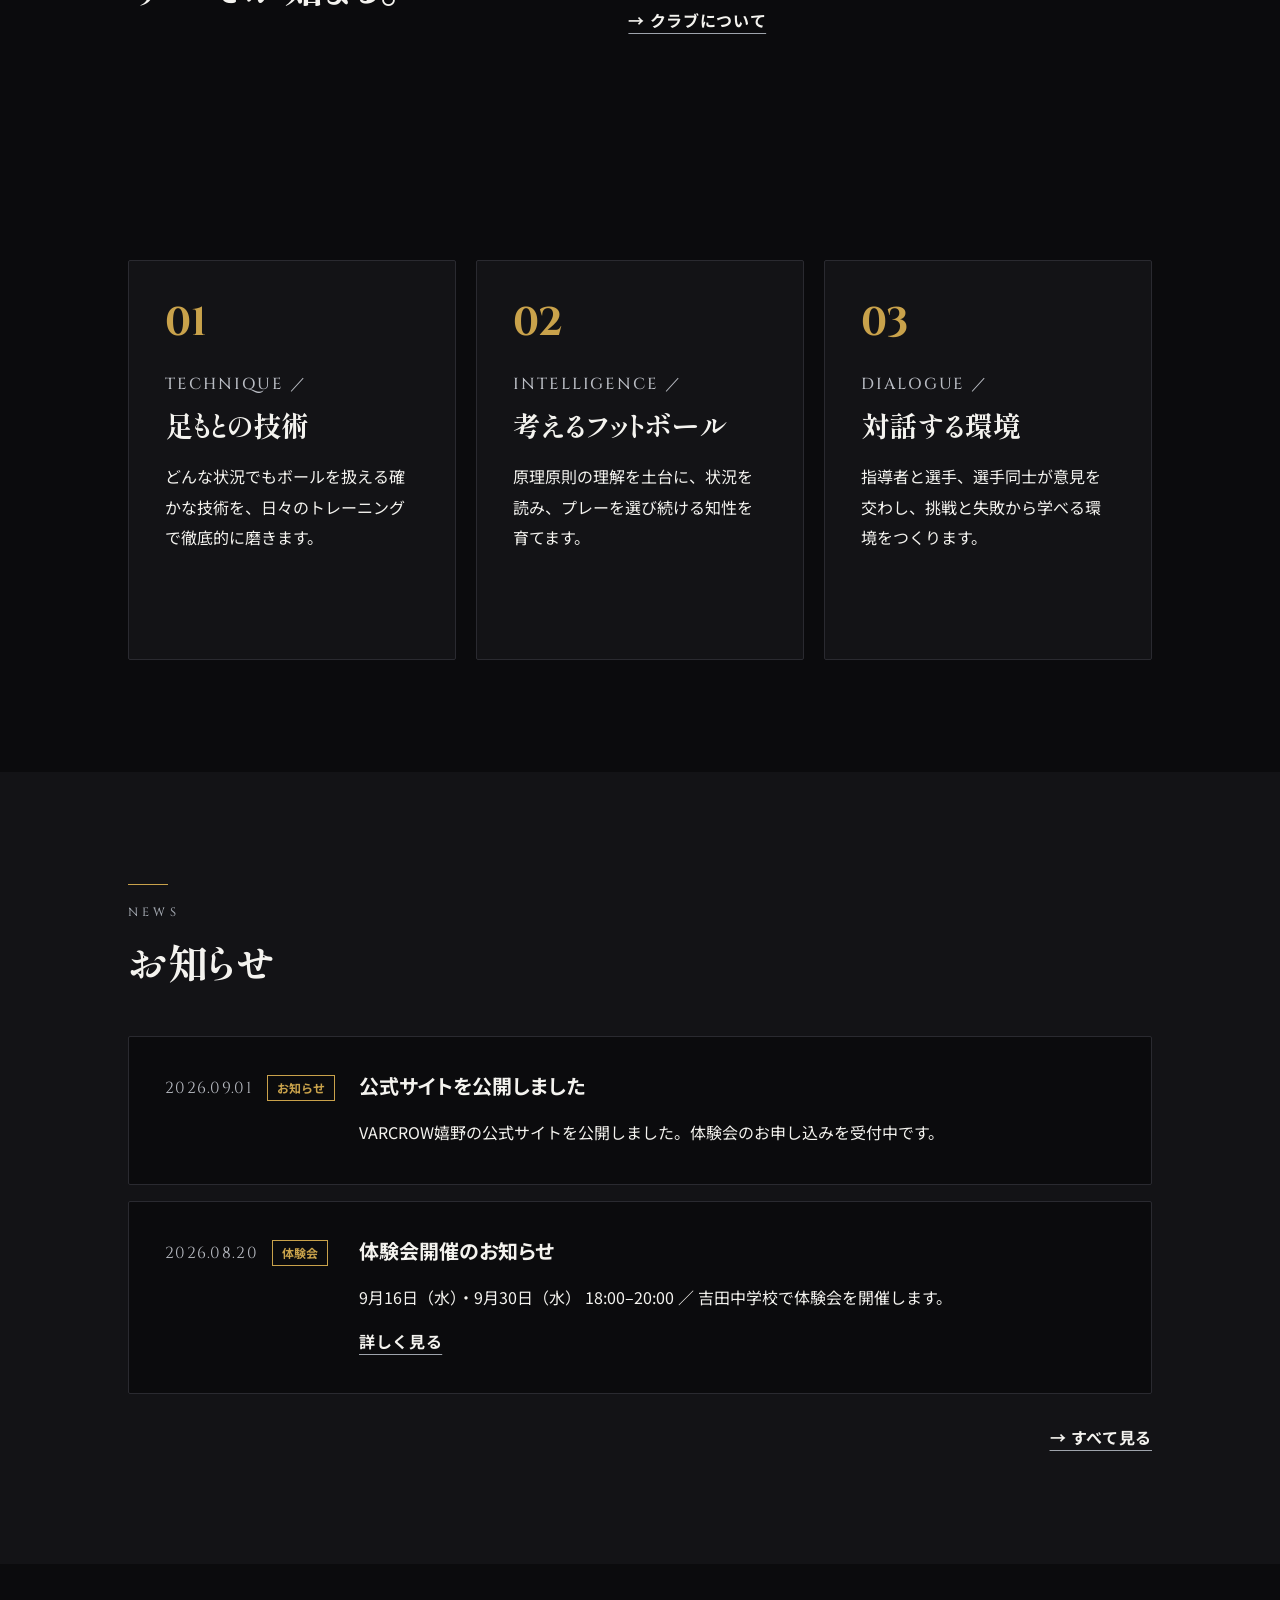
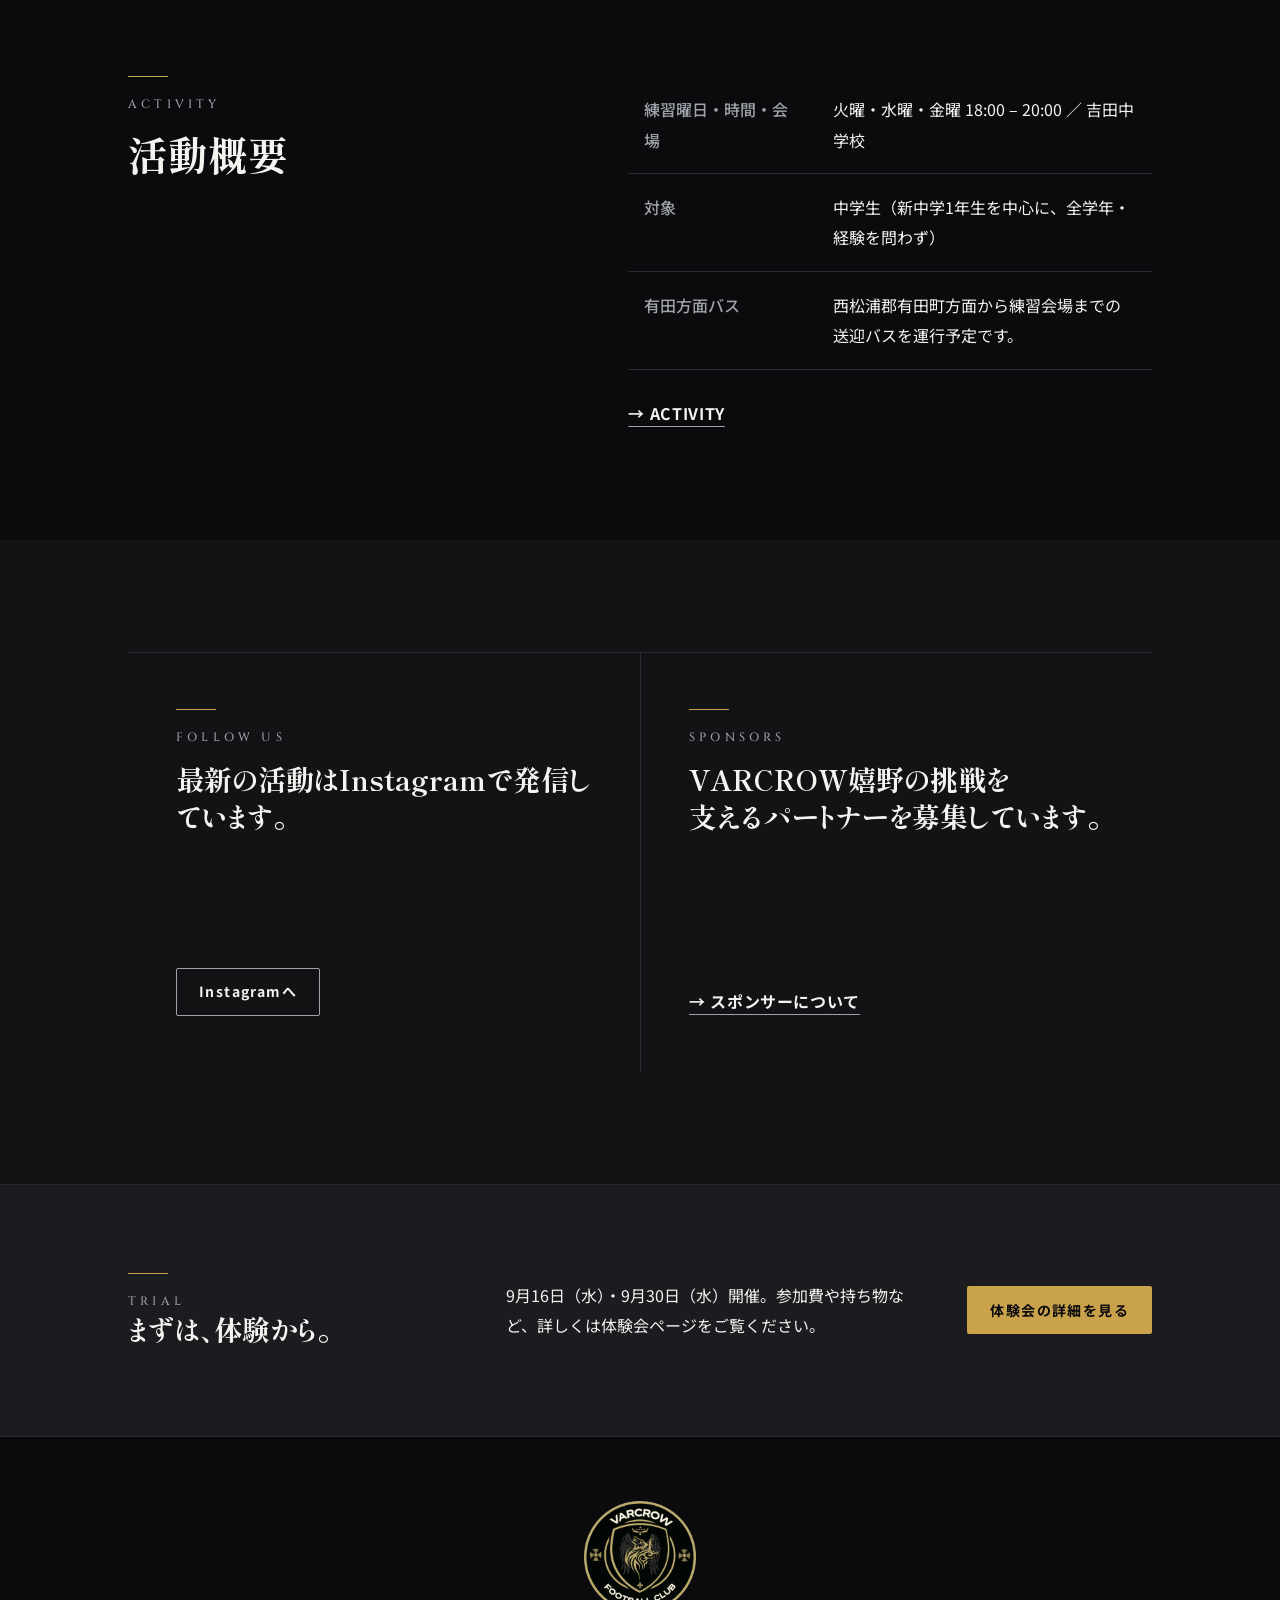
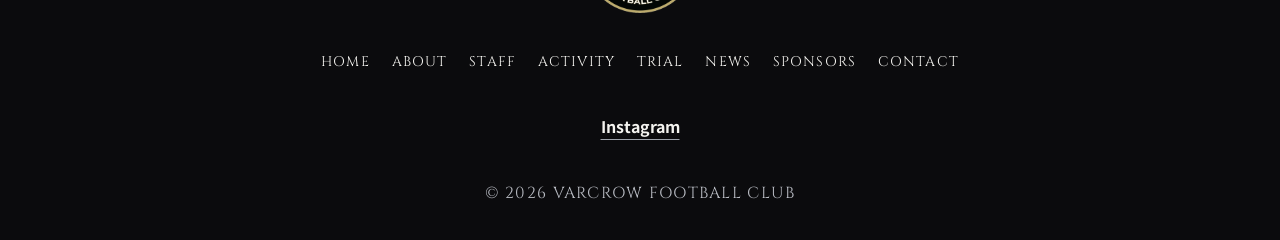
==== commit 13081315: "P2: fix typography and sponsor visibility" ====
--- a/ureshino/index.html
+++ b/ureshino/index.html
@@ -214,7 +214,7 @@
           <div class="section-heading section-heading--compact">
             <span class="section-heading__rule" aria-hidden="true"></span>
             <p class="eyebrow">SPONSORS</p>
-            <h2>VARCROW嬉野の挑戦を支えるパートナーを募集しています。</h2>
+            <h2><span class="heading-nowrap">VARCROW嬉野の挑戦を</span><wbr><span class="heading-nowrap">支えるパートナーを</span><wbr>募集しています。</h2>
           </div>
           <a class="text-link" href="/ureshino/sponsors/">→ スポンサーについて</a>
         </article>
--- a/ureshino/assets/css/style.css
+++ b/ureshino/assets/css/style.css
@@ -72,6 +72,12 @@
   font-family: "Shippori Mincho", serif;
   font-feature-settings: "palt";
   line-height: 1.3;
+  overflow-wrap: anywhere;
+  word-break: keep-all;
+}
+
+.heading-nowrap {
+  white-space: nowrap;
 }
 
 .visually-hidden {
@@ -125,10 +131,6 @@
   margin-bottom: 0;
   font-size: clamp(28px, 7vw, 40px);
   font-weight: 700;
-}
-
-.philosophy .section-heading h2 {
-  word-break: keep-all;
 }
 
 .section-heading--compact {
@@ -555,6 +557,7 @@
   line-height: 1.5;
 }
 
+.news-card h2,
 .news-card h3 {
   margin-bottom: 0;
   font-family: "Noto Sans JP", sans-serif;
@@ -628,6 +631,359 @@
   background: var(--c-surface);
 }
 
+.page-header {
+  padding-block: 96px 64px;
+  border-bottom: 1px solid var(--c-line);
+}
+
+.page-header .section-heading {
+  margin-bottom: 0;
+}
+
+.page-header h1 {
+  margin: 0;
+  font-size: clamp(40px, 8vw, 72px);
+}
+
+.page-lead {
+  max-width: 760px;
+  margin: 32px 0 0;
+  color: var(--c-text-sub);
+  font-size: clamp(17px, 2.5vw, 20px);
+}
+
+.page-content {
+  padding-block: 72px 96px;
+}
+
+.content-stack {
+  display: grid;
+  gap: 64px;
+}
+
+.content-block {
+  padding-top: 32px;
+  border-top: 1px solid var(--c-line);
+}
+
+.content-block:first-child {
+  padding-top: 0;
+  border-top: 0;
+}
+
+.content-block .section-heading {
+  margin-bottom: 28px;
+}
+
+.prose {
+  max-width: 760px;
+}
+
+.prose p:last-child,
+.content-block > p:last-child {
+  margin-bottom: 0;
+}
+
+.statement-grid {
+  display: grid;
+  gap: 32px;
+}
+
+.statement {
+  padding: 28px;
+  border: 1px solid var(--c-line);
+  background: var(--c-surface);
+}
+
+.statement h2 {
+  margin-bottom: 16px;
+  font-size: clamp(28px, 6vw, 40px);
+}
+
+.statement p:last-child {
+  margin-bottom: 0;
+}
+
+.page-visual {
+  aspect-ratio: 16 / 9;
+  background-image:
+    linear-gradient(to bottom, rgba(11, 11, 13, 0.28), rgba(11, 11, 13, 0.88)),
+    var(--page-visual-img);
+  background-position: center;
+  background-size: cover;
+}
+
+.page-about .page-visual {
+  display: none;
+  --page-visual-img: none;
+}
+
+.page-activity .page-visual {
+  display: none;
+  --page-visual-img: none;
+}
+
+.page-trial .page-visual {
+  display: none;
+  --page-visual-img: none;
+}
+
+.value-list,
+.detail-list,
+.credential-list,
+.flow-list,
+.faq-list {
+  margin: 0;
+  padding: 0;
+  list-style: none;
+}
+
+.value-list {
+  display: grid;
+  gap: 0;
+  border-top: 1px solid var(--c-line);
+}
+
+.value-list li {
+  padding-block: 22px;
+  border-bottom: 1px solid var(--c-line);
+}
+
+.value-list strong {
+  font-weight: 700;
+}
+
+.staff-list {
+  display: grid;
+  gap: 48px;
+}
+
+.staff-card {
+  display: grid;
+  gap: 28px;
+  padding: 24px;
+  border: 1px solid var(--c-line);
+  background: var(--c-surface);
+}
+
+.staff-avatar {
+  display: grid;
+  width: 100%;
+  aspect-ratio: 1;
+  place-items: center;
+  background: var(--c-surface-2);
+  color: var(--c-silver);
+  font-family: "Cinzel", serif;
+  letter-spacing: 0.16em;
+}
+
+.staff-role {
+  margin-bottom: 8px;
+  color: var(--c-silver);
+  font-weight: 700;
+}
+
+.staff-name {
+  margin-bottom: 4px;
+  font-size: clamp(30px, 6vw, 44px);
+}
+
+.staff-name-en {
+  margin-bottom: 28px;
+  color: var(--c-silver);
+  font-family: "Cinzel", serif;
+  letter-spacing: 0.12em;
+}
+
+.staff-detail + .staff-detail {
+  margin-top: 28px;
+}
+
+.staff-detail h3 {
+  margin-bottom: 10px;
+  color: var(--c-silver);
+  font-family: "Noto Sans JP", sans-serif;
+  font-size: 16px;
+}
+
+.credential-list li + li {
+  margin-top: 6px;
+}
+
+.staff-message {
+  padding: 24px;
+  border-top: 1px solid var(--c-line);
+}
+
+.staff-message p:last-child {
+  margin-bottom: 0;
+  color: var(--c-text-sub);
+}
+
+.activity-table th {
+  white-space: nowrap;
+}
+
+.venue-address {
+  display: block;
+  margin-top: 10px;
+  color: var(--c-text-sub);
+}
+
+.venue-link {
+  display: inline-block;
+  margin-top: 14px;
+}
+
+.trial-panel {
+  padding: 28px;
+  border: 1px solid var(--c-gold);
+  background: var(--c-surface);
+}
+
+.trial-panel__heading {
+  margin-bottom: 32px;
+}
+
+.trial-panel__heading h2 {
+  margin-bottom: 0;
+  font-size: clamp(28px, 6vw, 40px);
+}
+
+.detail-list {
+  border-top: 1px solid var(--c-line);
+}
+
+.detail-list > div {
+  display: grid;
+  gap: 4px;
+  padding-block: 16px;
+  border-bottom: 1px solid var(--c-line);
+}
+
+.detail-list dt {
+  color: var(--c-silver);
+}
+
+.detail-list dd {
+  margin: 0;
+}
+
+.trial-panel__action,
+.contact-action {
+  display: grid;
+  justify-items: start;
+  gap: 12px;
+  margin-top: 32px;
+}
+
+.button--large {
+  min-height: 56px;
+  padding-inline: 30px;
+  font-size: 16px;
+}
+
+.form-note {
+  margin: 0;
+  color: var(--c-text-sub);
+  font-size: 16px;
+}
+
+.flow-list {
+  display: grid;
+  gap: 16px;
+}
+
+.flow-step {
+  min-height: 100%;
+  padding: 24px;
+  border: 1px solid var(--c-line);
+  background: var(--c-surface);
+}
+
+.flow-step__number {
+  display: block;
+  margin-bottom: 14px;
+  color: var(--c-gold);
+  font-family: "Cinzel", serif;
+  font-size: 32px;
+}
+
+.flow-step p {
+  margin-bottom: 0;
+}
+
+.faq-list {
+  border-top: 1px solid var(--c-line);
+}
+
+.faq-item {
+  padding-block: 24px;
+  border-bottom: 1px solid var(--c-line);
+}
+
+.faq-item h3 {
+  margin-bottom: 10px;
+  font-family: "Noto Sans JP", sans-serif;
+  font-size: 18px;
+}
+
+.faq-item p {
+  margin-bottom: 0;
+  color: var(--c-text-sub);
+}
+
+.instagram-panel {
+  display: grid;
+  gap: 28px;
+  align-items: center;
+  padding: 32px;
+  border: 1px solid var(--c-line);
+  background: var(--c-surface);
+}
+
+.instagram-panel__qr {
+  width: 160px;
+  height: 160px;
+  padding: 8px;
+  background: var(--c-text);
+}
+
+.instagram-panel__qr img {
+  width: 100%;
+  height: 100%;
+  object-fit: contain;
+}
+
+.instagram-handle {
+  color: var(--c-silver);
+  font-family: "Noto Sans JP", sans-serif;
+  letter-spacing: 0.08em;
+}
+
+.sponsor-grid {
+  display: grid;
+  gap: 16px;
+}
+
+.sponsor-slot {
+  display: grid;
+  min-height: 180px;
+  place-items: center;
+  border: 1px solid var(--c-line);
+  background: var(--c-surface);
+  color: color-mix(in srgb, var(--c-silver) 32%, transparent);
+  font-family: "Cinzel", serif;
+  font-size: 20px;
+  letter-spacing: 0.14em;
+}
+
+.support-action {
+  display: grid;
+  justify-items: start;
+  gap: 24px;
+}
+
 @media (max-width: 599px) {
   .hero__lead br,
   .recruit-band br {
@@ -768,6 +1124,33 @@
 
   .social-partners__grid {
     padding-inline: 32px;
+  }
+
+  .page-content {
+    padding-block: 96px 120px;
+  }
+
+  .statement-grid,
+  .instagram-panel {
+    grid-template-columns: repeat(2, minmax(0, 1fr));
+  }
+
+  .staff-card,
+  .trial-panel {
+    padding: 36px;
+  }
+
+  .detail-list > div {
+    grid-template-columns: 120px minmax(0, 1fr);
+    gap: 24px;
+  }
+
+  .flow-list {
+    grid-template-columns: repeat(3, minmax(0, 1fr));
+  }
+
+  .sponsor-grid {
+    grid-template-columns: repeat(2, minmax(0, 1fr));
   }
 }
 
@@ -912,6 +1295,32 @@
     align-items: center;
     gap: 48px;
   }
+
+  .page-header {
+    padding-block: 128px 88px;
+  }
+
+  .page-content {
+    padding-block: 128px 152px;
+  }
+
+  .content-stack {
+    gap: 88px;
+  }
+
+  .staff-card {
+    grid-template-columns: minmax(260px, 0.75fr) minmax(0, 1.25fr);
+    gap: 48px;
+    padding: 48px;
+  }
+
+  .staff-message {
+    grid-column: 1 / -1;
+  }
+
+  .sponsor-grid {
+    grid-template-columns: repeat(3, minmax(0, 1fr));
+  }
 }
 
 @media (prefers-reduced-motion: reduce) {
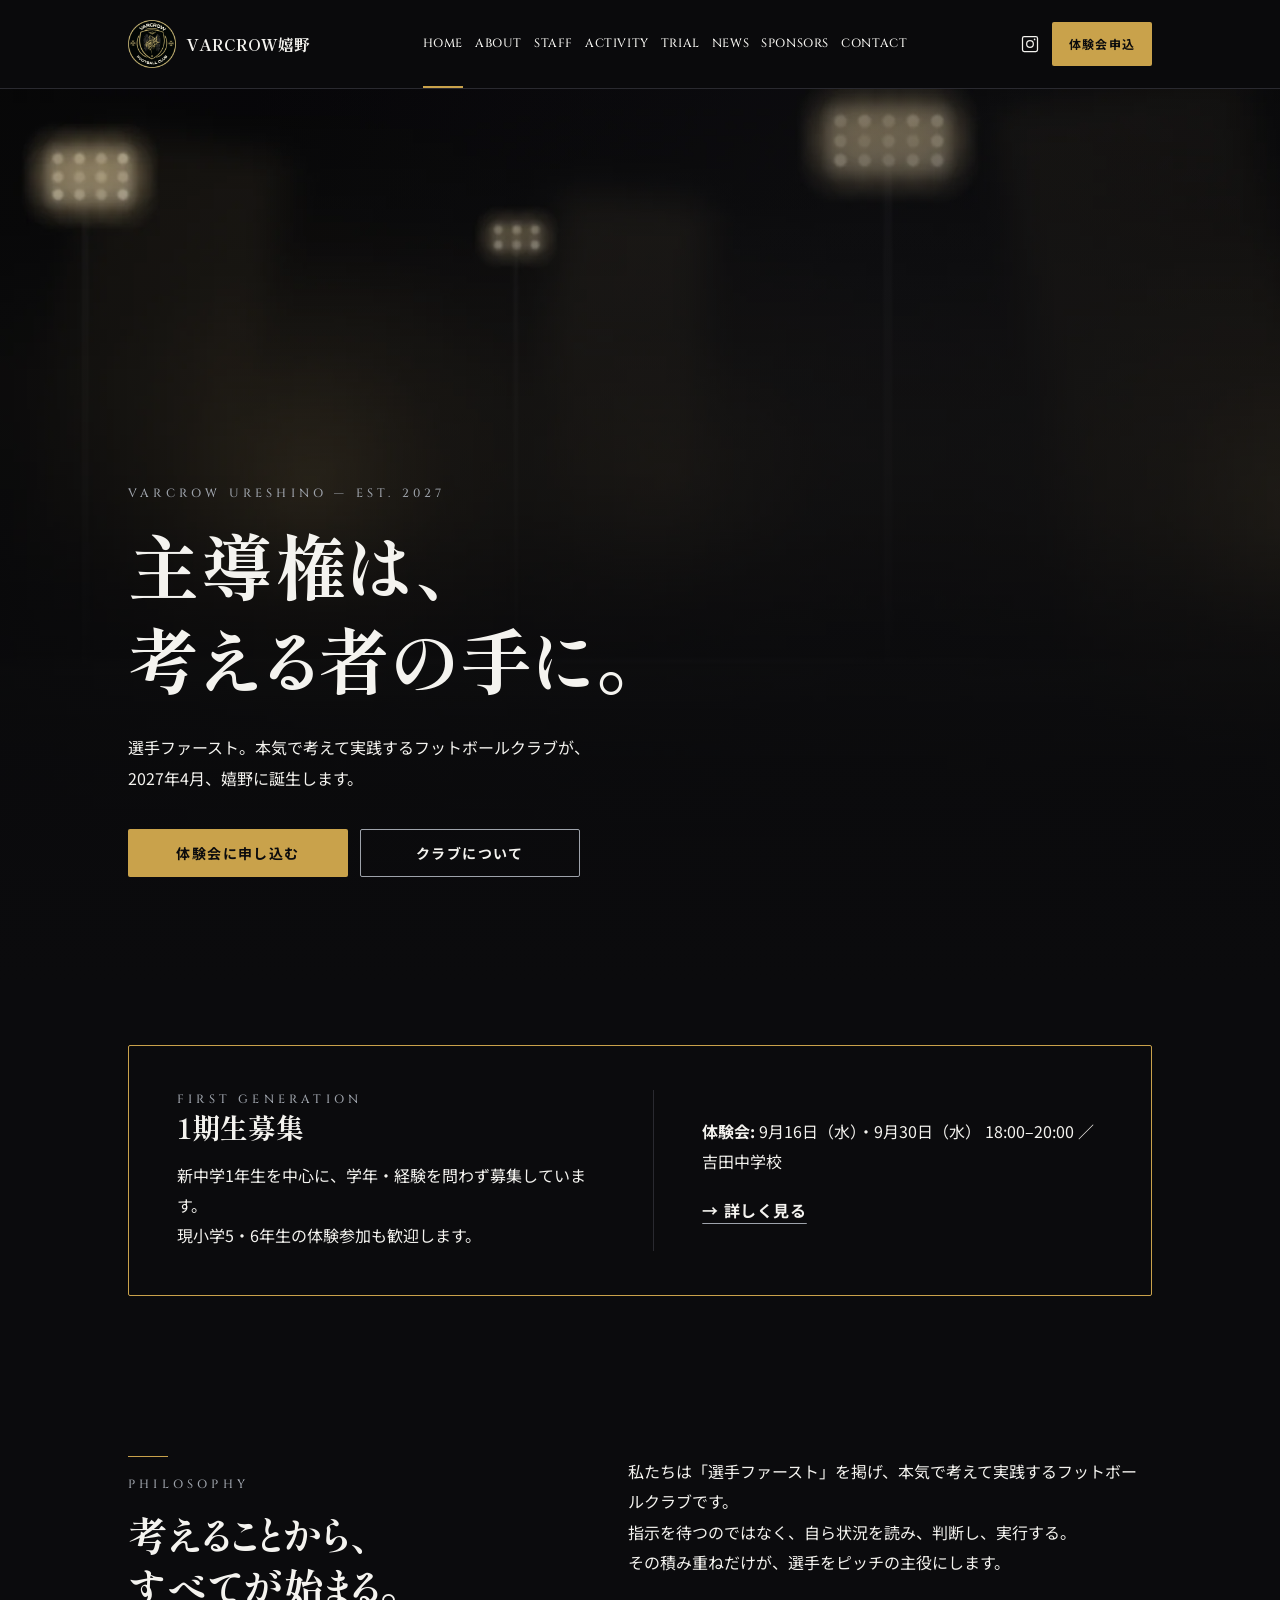
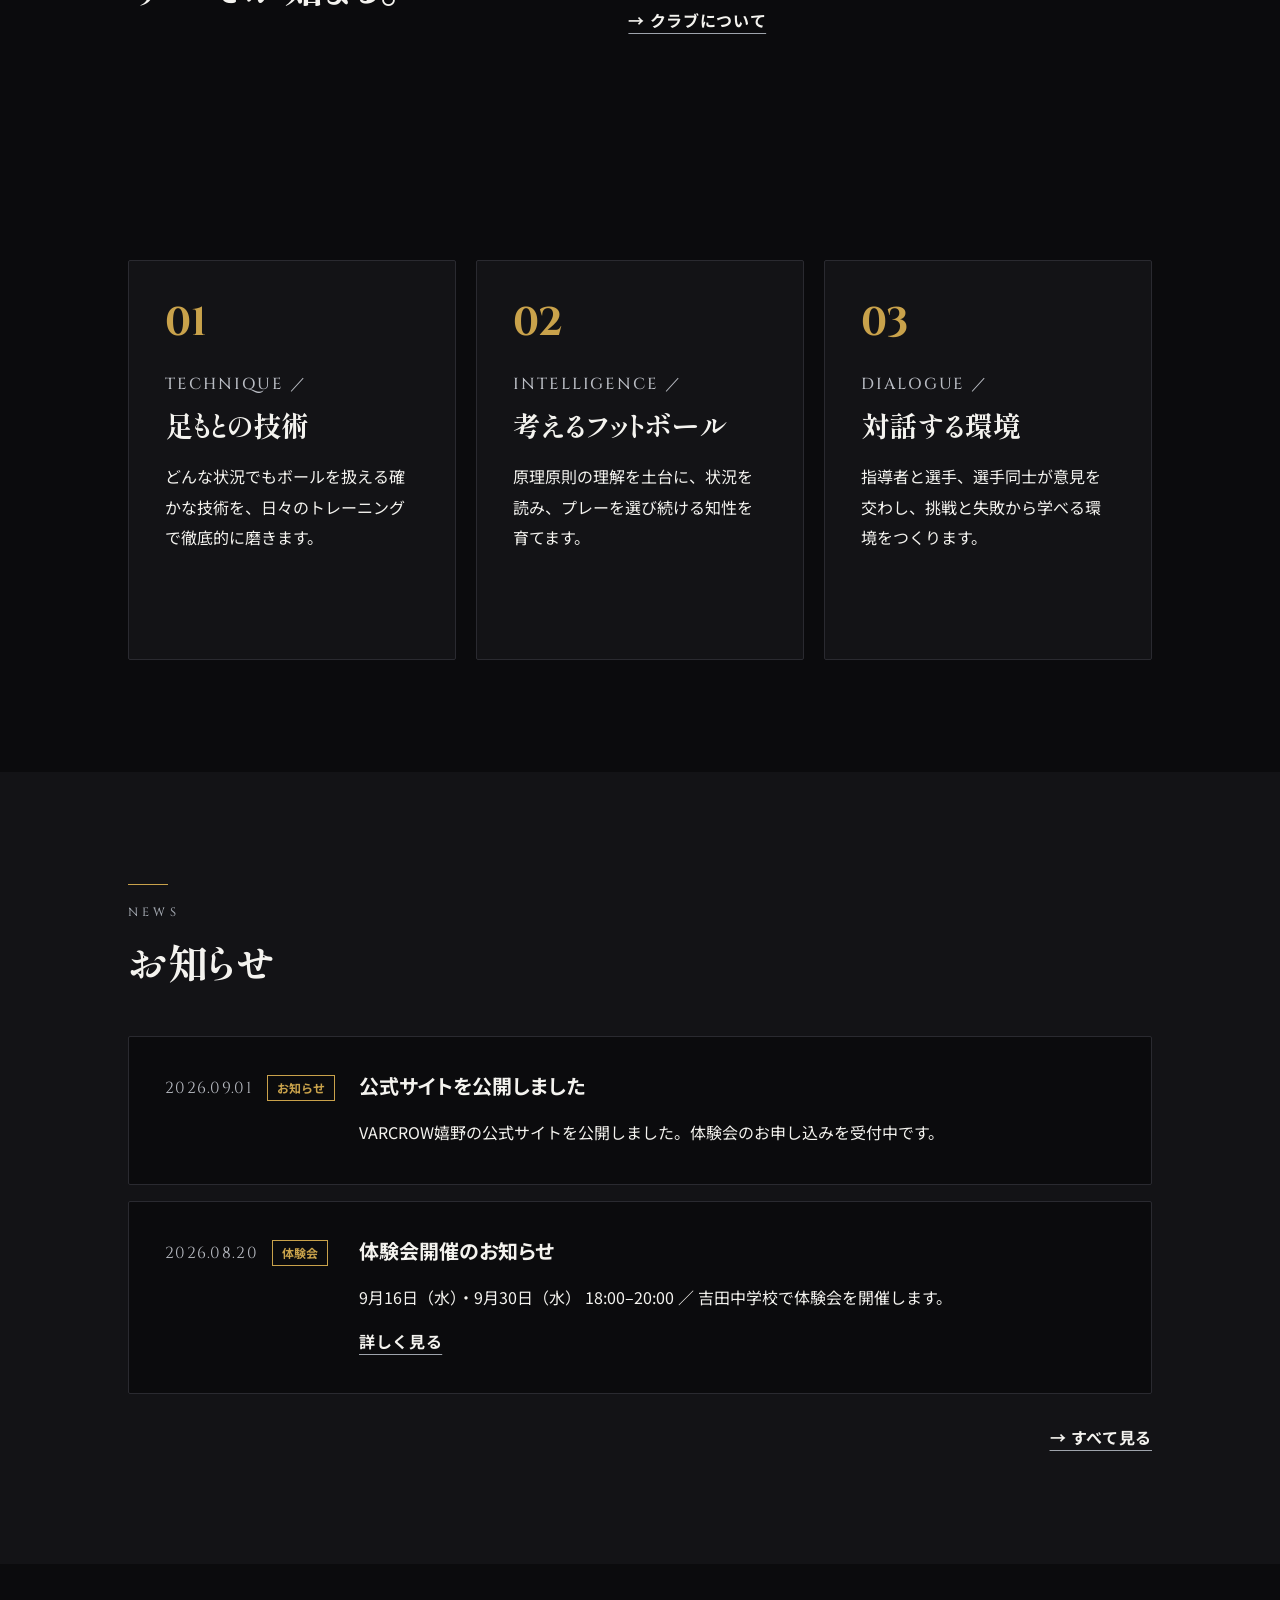
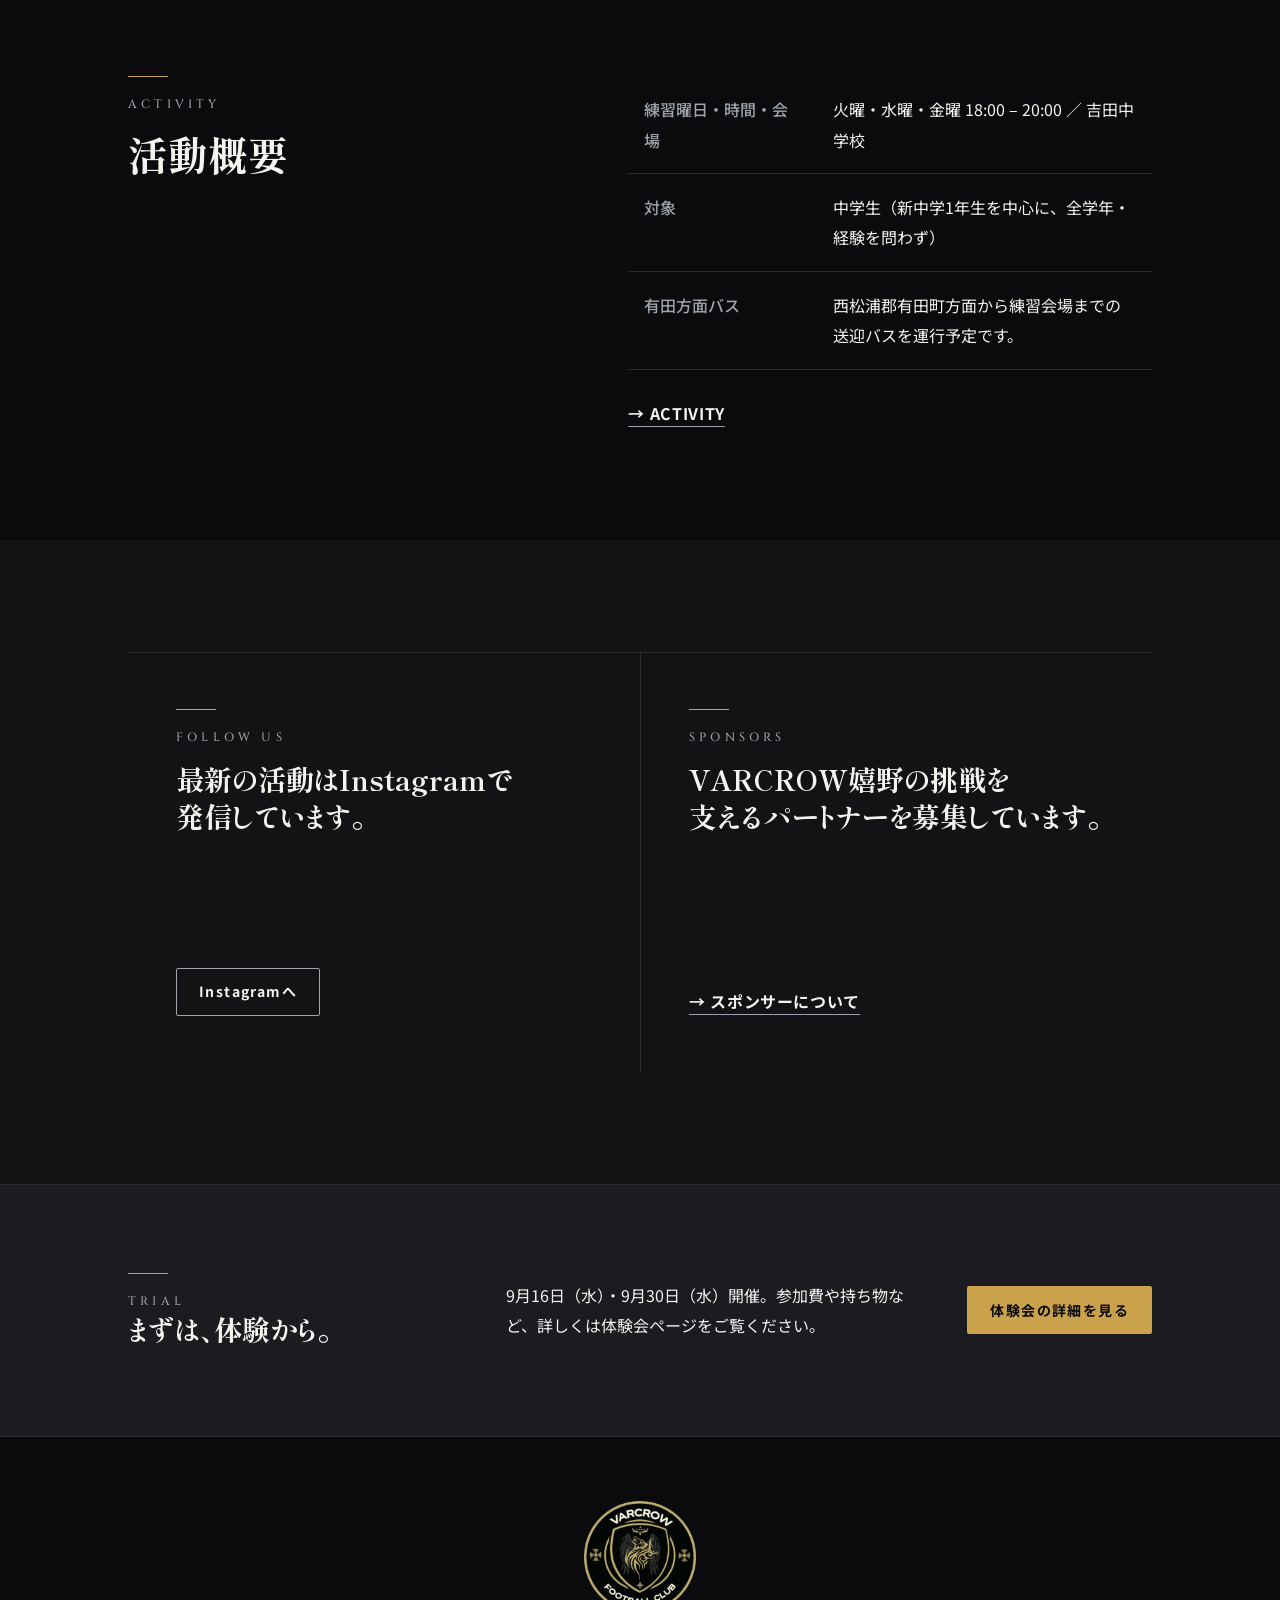
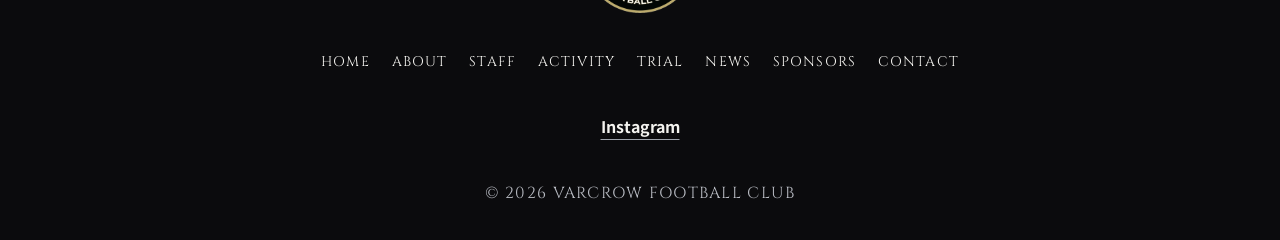
==== commit 993ef46a: "P2: balance remaining social headings" ====
--- a/ureshino/index.html
+++ b/ureshino/index.html
@@ -204,7 +204,7 @@
           <div class="section-heading section-heading--compact">
             <span class="section-heading__rule" aria-hidden="true"></span>
             <p class="eyebrow">FOLLOW US</p>
-            <h2>最新の活動はInstagramで発信しています。</h2>
+            <h2><span class="heading-nowrap">最新の活動はInstagramで</span><wbr>発信しています。</h2>
           </div>
           <a class="button button--ghost" href="/ureshino/" data-config="instagram_url" data-instagram target="_blank" rel="noopener" hidden>
             Instagramへ<span class="visually-hidden">（外部サイトが開きます）</span>
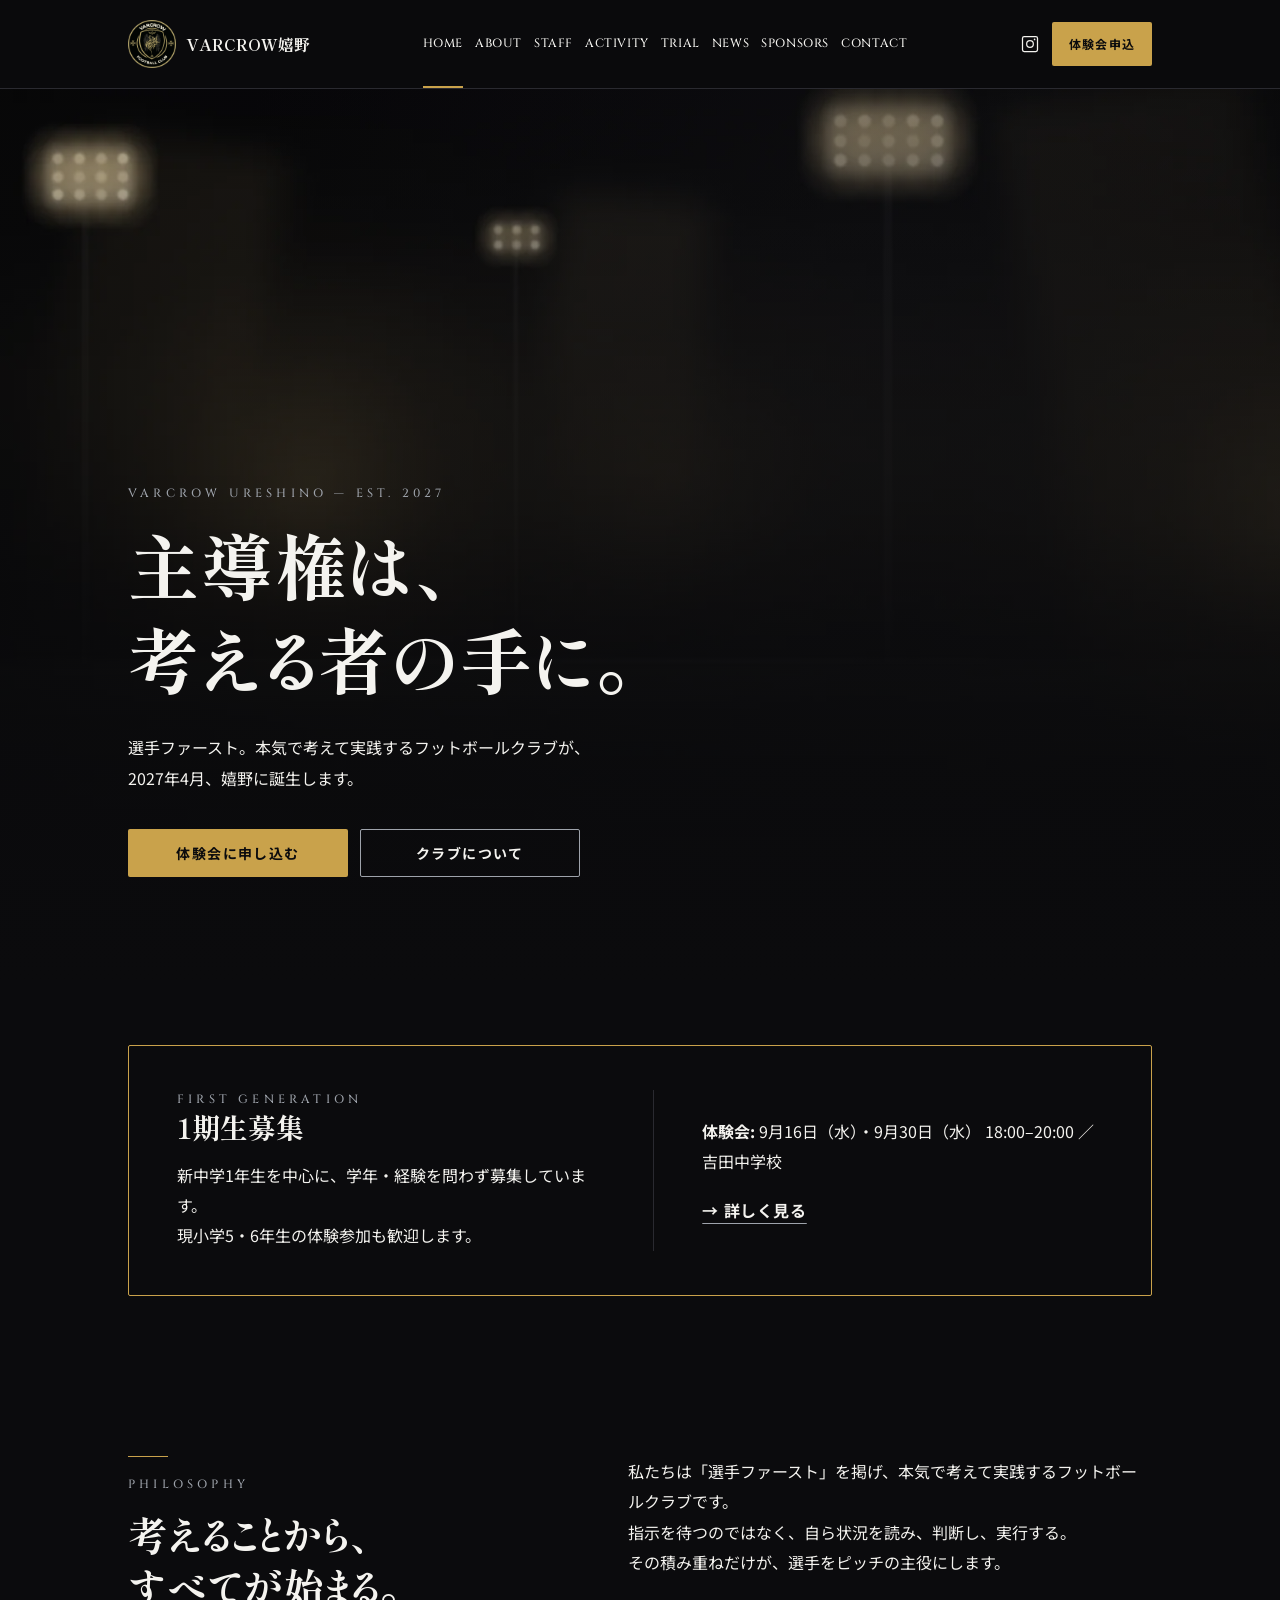
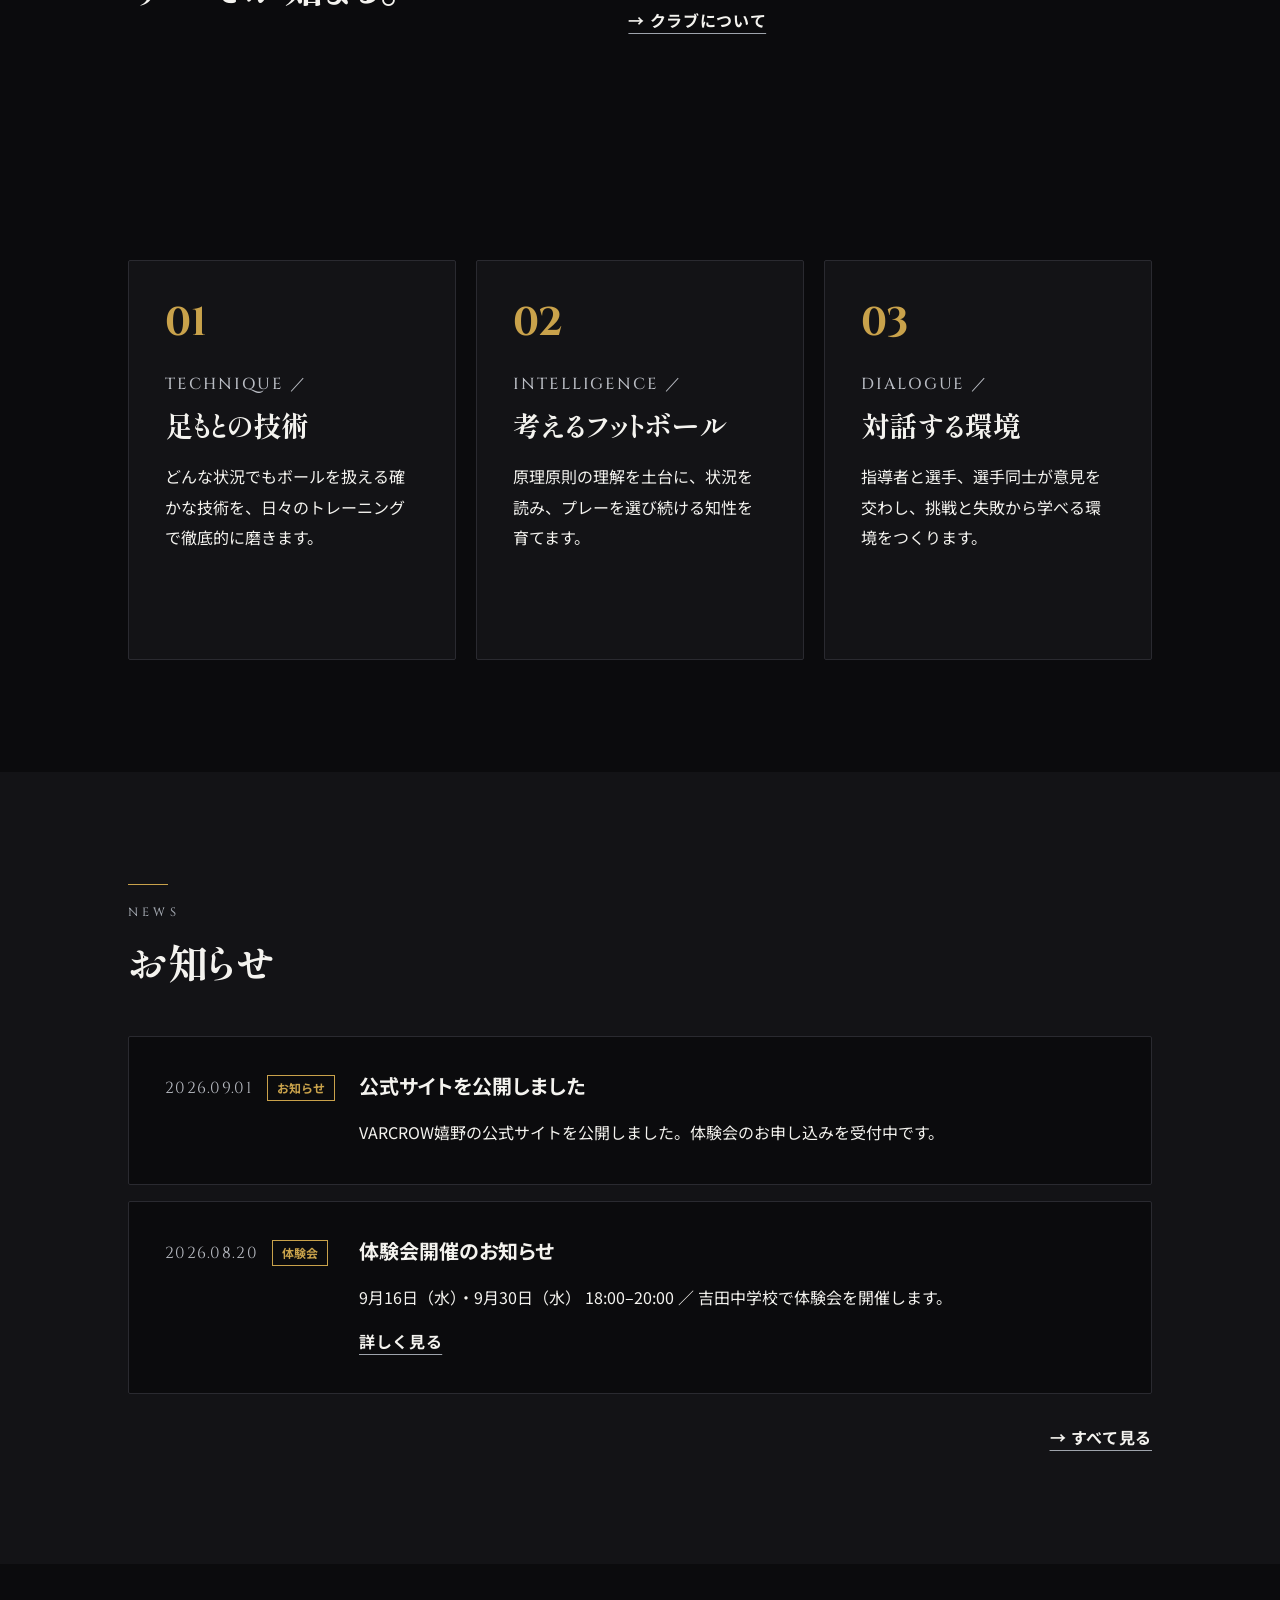
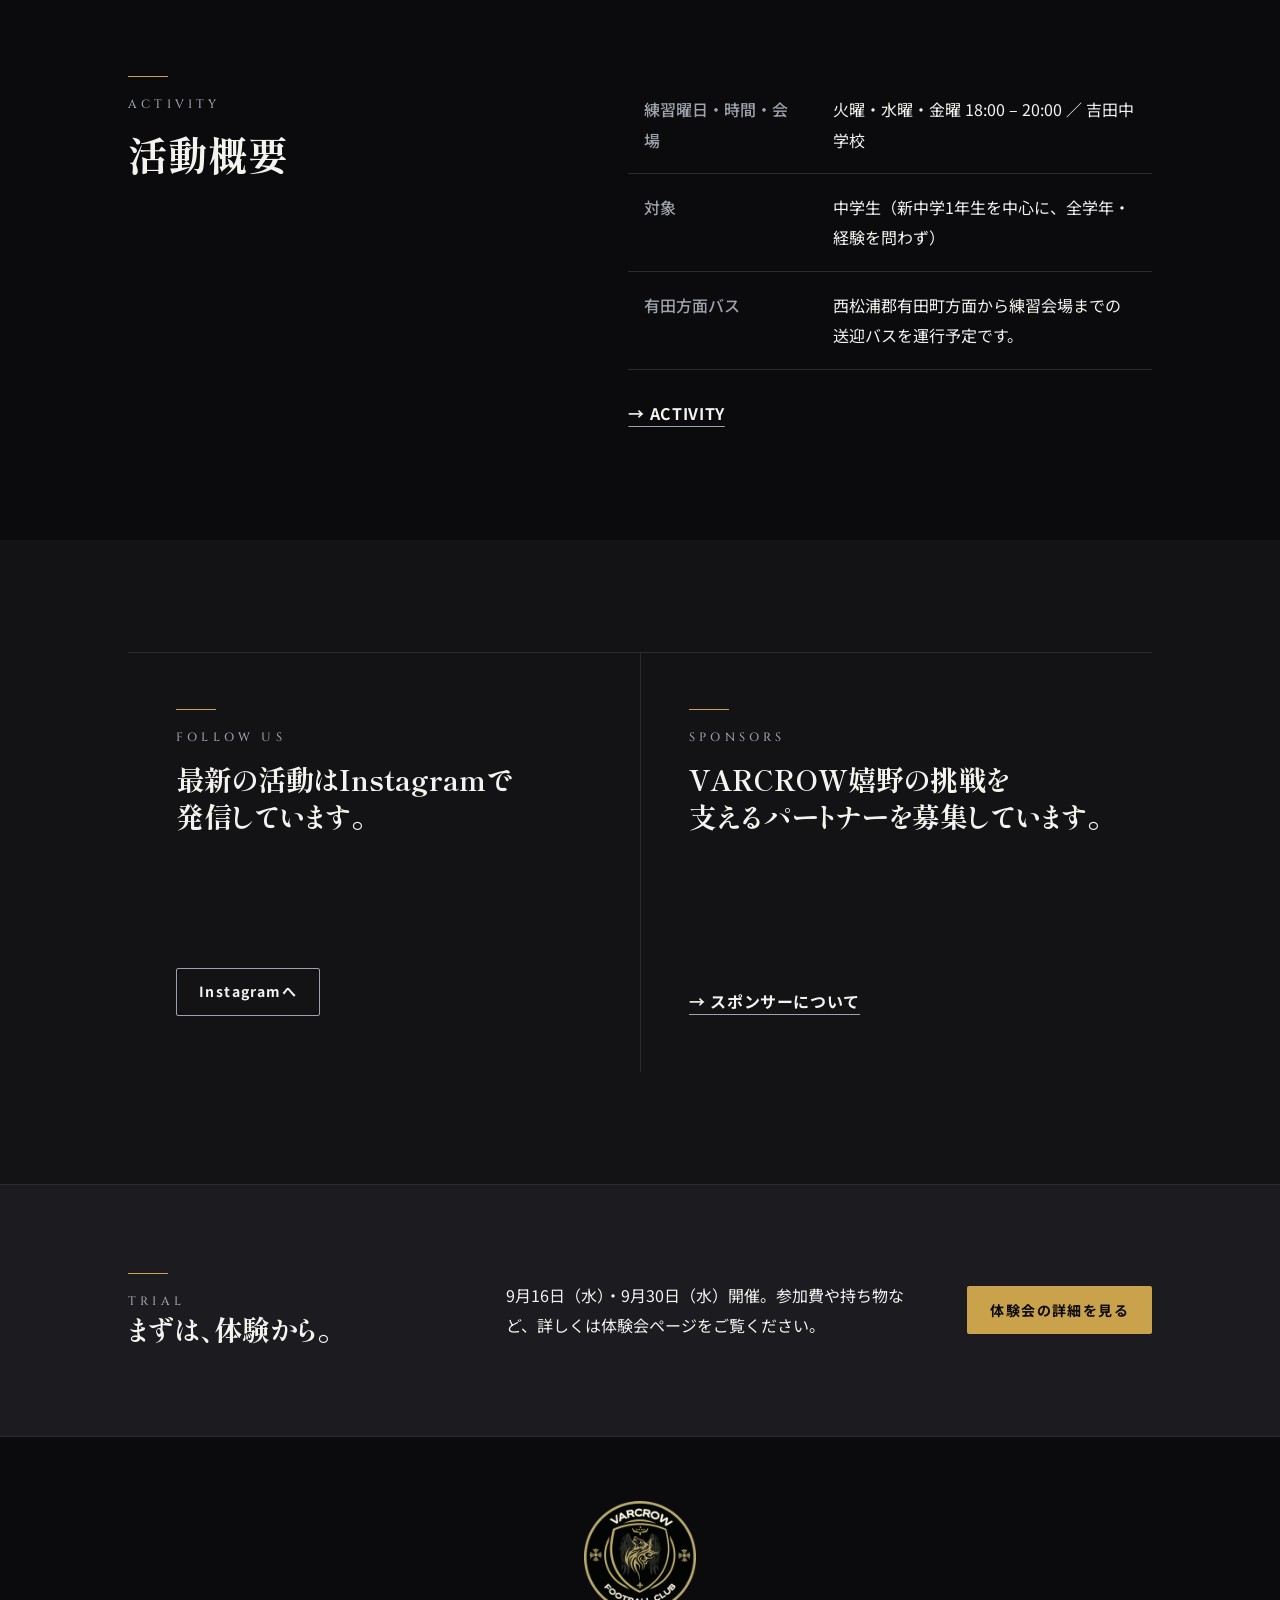
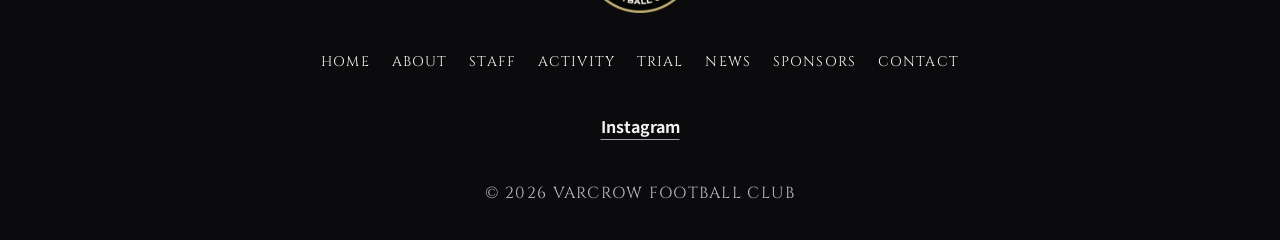
==== commit 453a65a8: "Domain: switch to varcrowfc.com" ====
--- a/ureshino/index.html
+++ b/ureshino/index.html
@@ -8,8 +8,8 @@
   <meta property="og:type" content="website">
   <meta property="og:title" content="VARCROW嬉野 | 佐賀県嬉野市のジュニアユースサッカークラブ">
   <meta property="og:description" content="VARCROW嬉野は佐賀県嬉野市のジュニアユースサッカークラブ。選手ファーストを掲げ、考えて主導権を握るフットボールを追求します。2027年4月始動、1期生募集中。体験会申込受付中。">
-  <meta property="og:url" content="https://varcrow.jp/ureshino/">
-  <meta property="og:image" content="https://varcrow.jp/assets/brand/ogp.png">
+  <meta property="og:url" content="https://varcrowfc.com/ureshino/">
+  <meta property="og:image" content="https://varcrowfc.com/assets/brand/ogp.png">
   <meta property="og:site_name" content="VARCROW嬉野">
   <meta property="og:locale" content="ja_JP">
   <meta name="twitter:card" content="summary_large_image">
@@ -27,8 +27,8 @@
     "@context": "https://schema.org",
     "@type": "SportsOrganization",
     "name": "VARCROW嬉野",
-    "url": "https://varcrow.jp/ureshino/",
-    "logo": "https://varcrow.jp/assets/brand/logo.png",
+    "url": "https://varcrowfc.com/ureshino/",
+    "logo": "https://varcrowfc.com/assets/brand/logo.png",
     "address": {
       "@type": "PostalAddress",
       "addressRegion": "佐賀県",
--- a/ureshino/assets/css/style.css
+++ b/ureshino/assets/css/style.css
@@ -943,8 +943,8 @@
 }
 
 .instagram-panel__qr {
-  width: 160px;
-  height: 160px;
+  width: 192px;
+  height: 192px;
   padding: 8px;
   background: var(--c-text);
 }
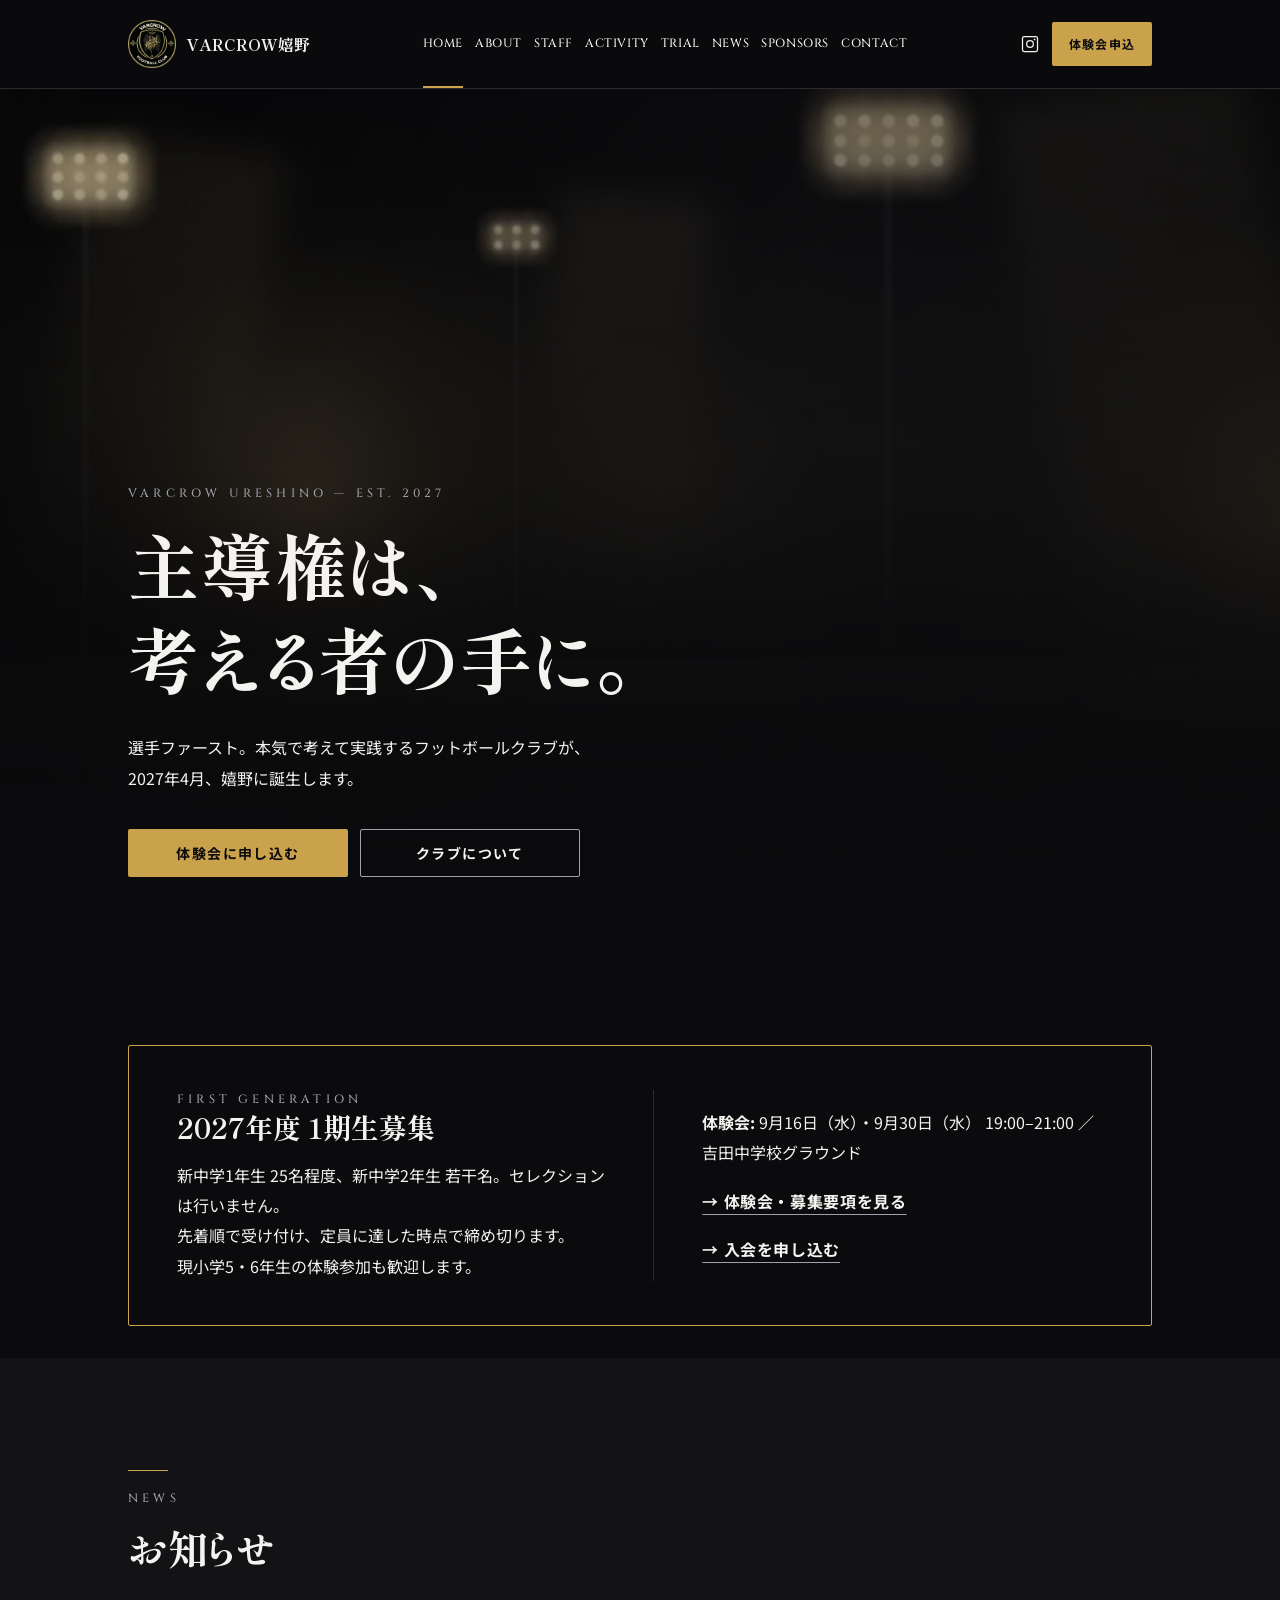
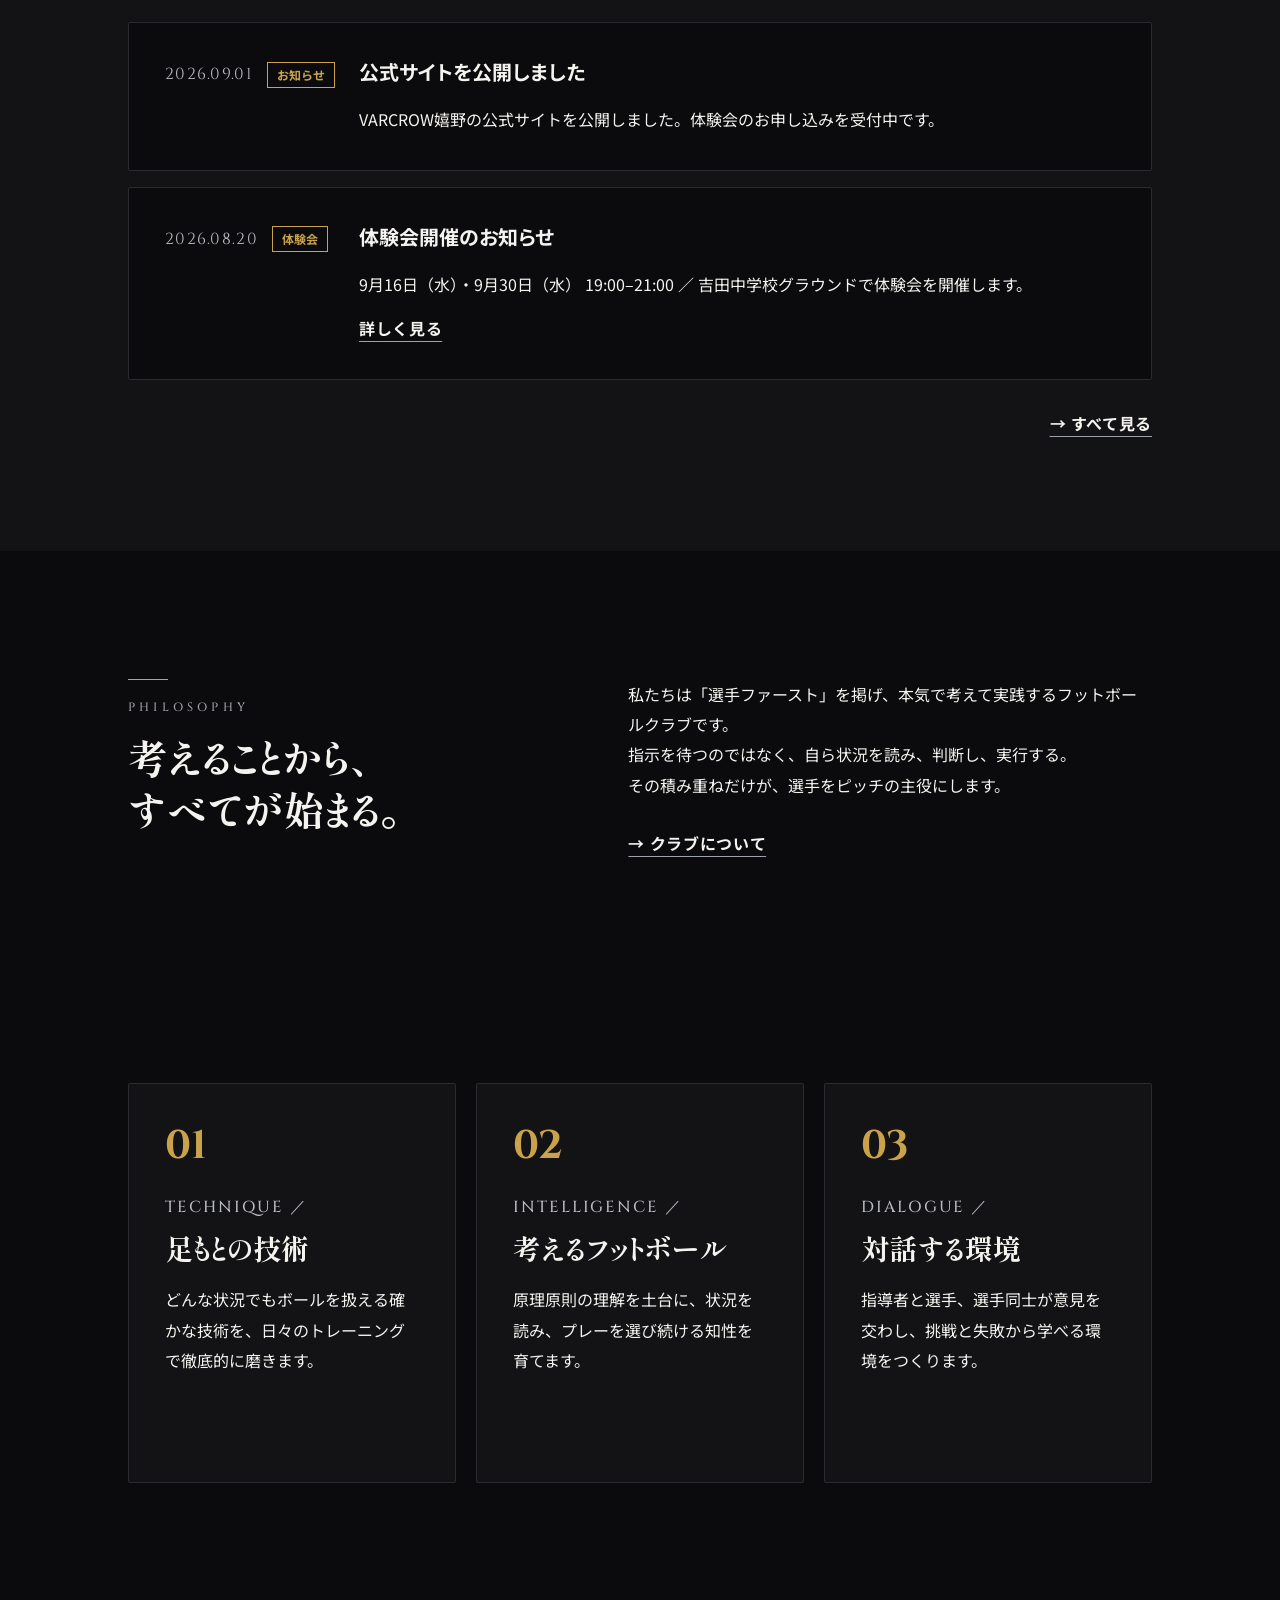
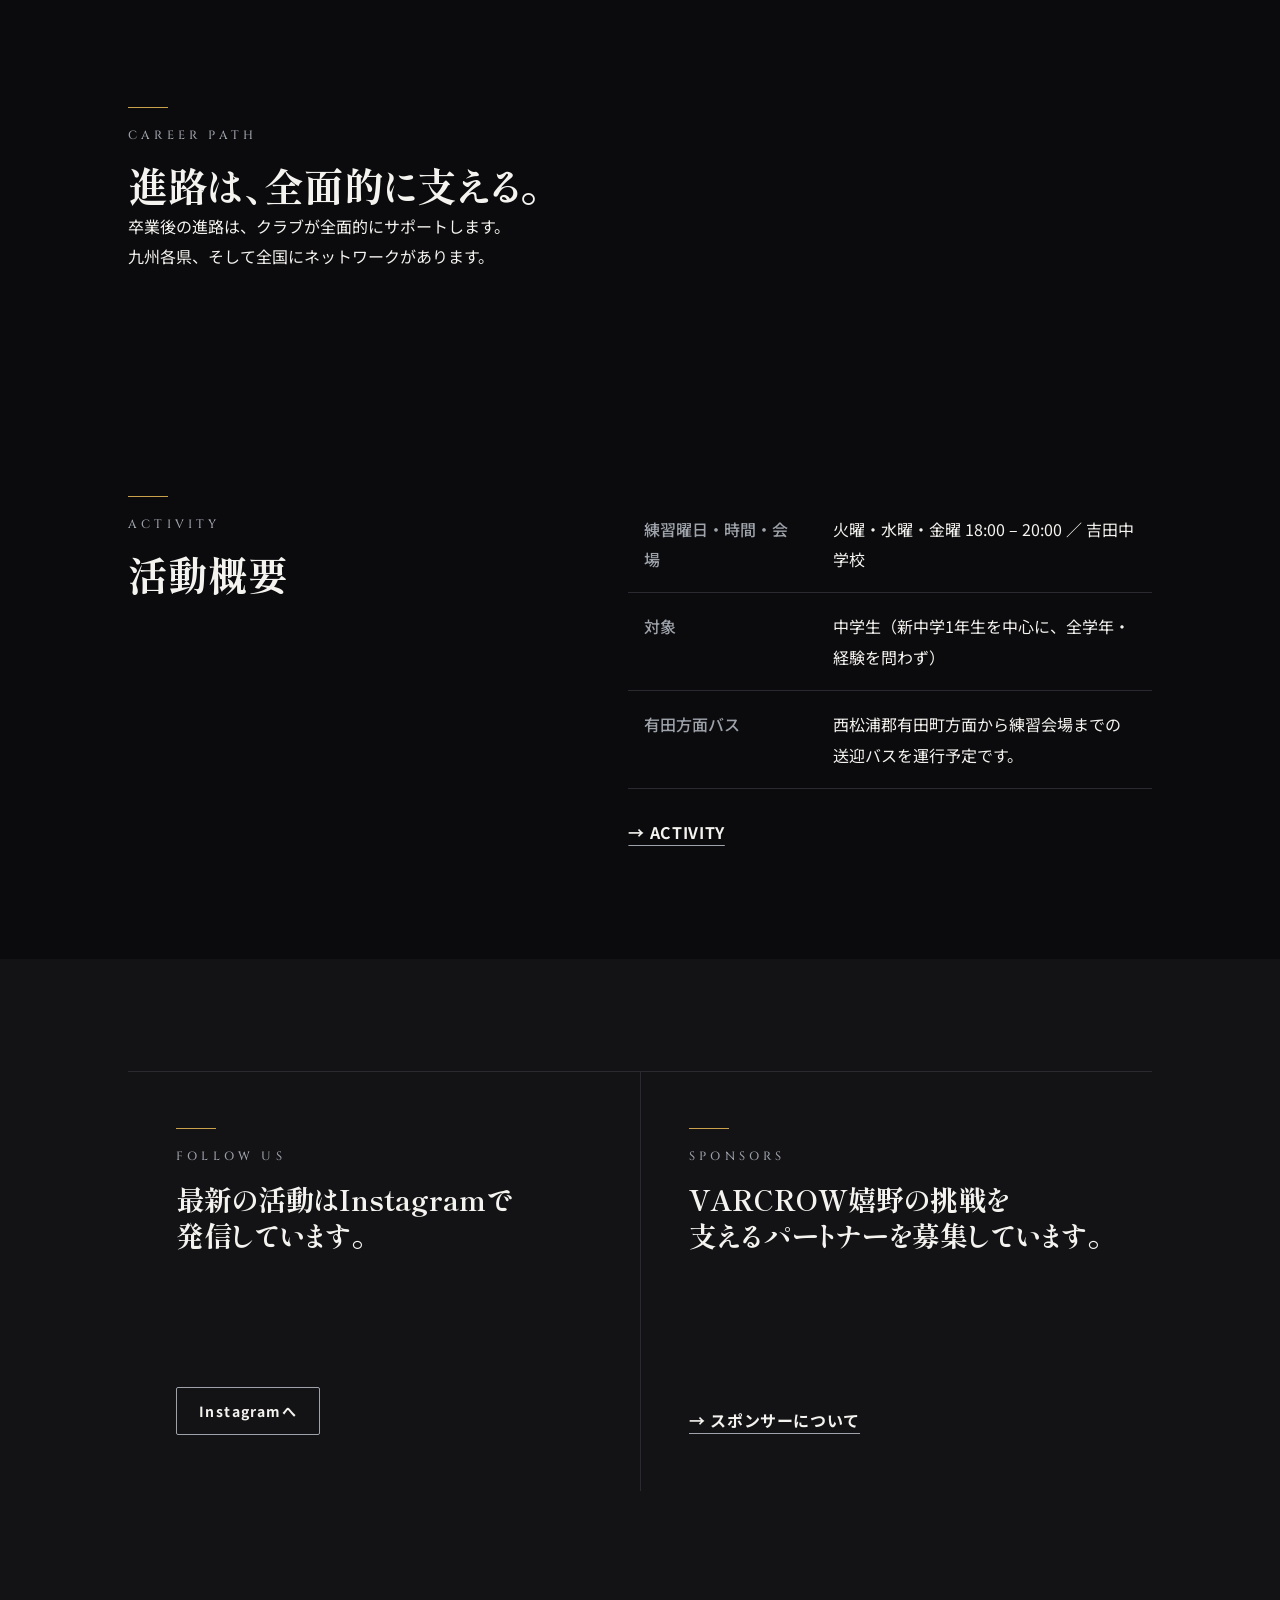
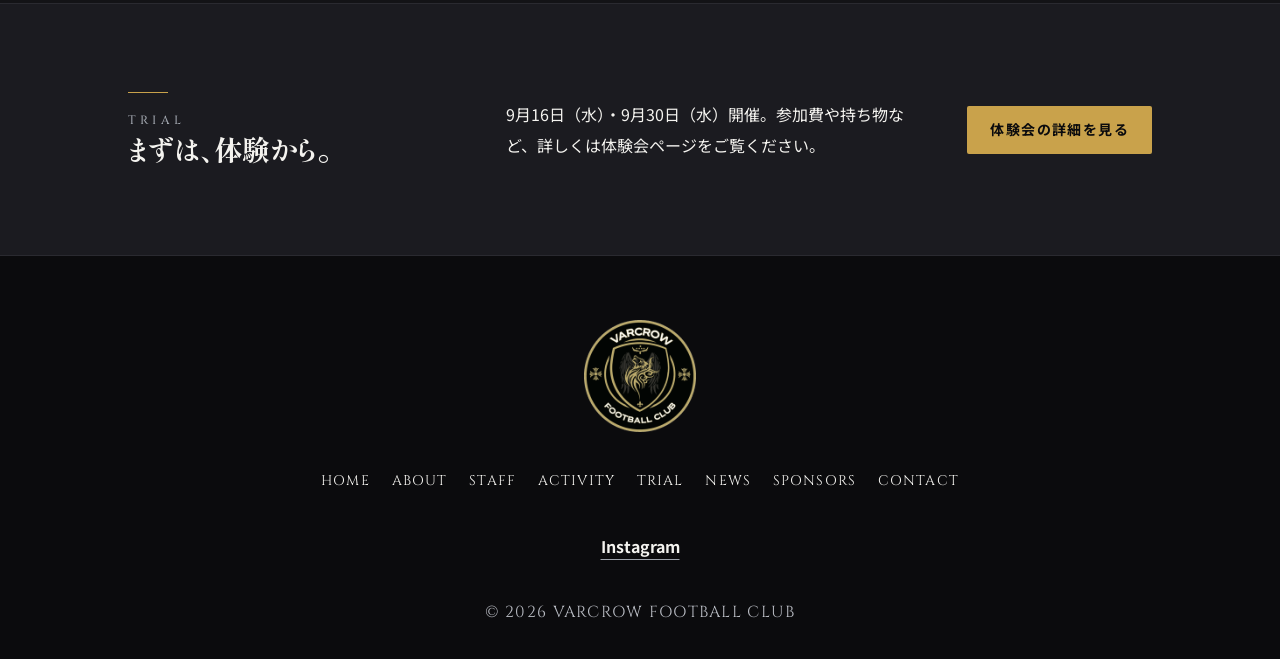
==== commit 3cb2ddd7: "v1.9.1: update admission guidance and safe form links" ====
--- a/ureshino/index.html
+++ b/ureshino/index.html
@@ -101,8 +101,8 @@
         <h1 class="hero__title reveal" id="hero-title"><span>主導権は、</span><span>考える者の手に。</span></h1>
         <p class="hero__lead reveal">選手ファースト。本気で考えて実践するフットボールクラブが、<br>2027年4月、嬉野に誕生します。</p>
         <div class="hero__actions reveal">
-          <a class="button button--primary" href="/ureshino/trial/" data-config="form_trial_url" target="_blank" rel="noopener">
-            体験会に申し込む<span class="visually-hidden">（外部フォームが開きます）</span>
+          <a class="button button--primary" href="/ureshino/trial/" data-config="form_trial_url">
+            体験会に申し込む<span class="visually-hidden" hidden>（外部フォームが開きます）</span>
           </a>
           <a class="button button--ghost" href="/ureshino/about/">クラブについて</a>
         </div>
@@ -114,14 +114,27 @@
         <div class="recruit-band reveal">
           <div>
             <p class="eyebrow">FIRST GENERATION</p>
-            <h2 id="recruit-title">1期生募集</h2>
-            <p>新中学1年生を中心に、学年・経験を問わず募集しています。<br>現小学5・6年生の体験参加も歓迎します。</p>
+            <h2 id="recruit-title">2027年度 1期生募集</h2>
+            <p>新中学1年生 25名程度、新中学2年生 若干名。セレクションは行いません。<br>先着順で受け付け、定員に達した時点で締め切ります。<br>現小学5・6年生の体験参加も歓迎します。</p>
           </div>
           <div class="recruit-band__details">
-            <p><strong>体験会:</strong> 9月16日（水）・9月30日（水） 18:00–20:00 ／ 吉田中学校</p>
-            <a class="text-link" href="/ureshino/trial/">→ 詳しく見る</a>
-          </div>
-        </div>
+            <p><strong>体験会:</strong> 9月16日（水）・9月30日（水） 19:00–21:00 ／ 吉田中学校グラウンド</p>
+            <a class="text-link" href="/ureshino/trial/">→ 体験会・募集要項を見る</a>
+            <a class="text-link" href="/ureshino/trial/#admission" data-config="form_admission_url">→ 入会を申し込む<span class="visually-hidden" hidden>（外部フォームが開きます）</span></a>
+          </div>
+        </div>
+      </div>
+    </section>
+
+    <section class="section news-section" aria-labelledby="news-title">
+      <div class="container">
+        <div class="section-heading reveal">
+          <span class="section-heading__rule" aria-hidden="true"></span>
+          <p class="eyebrow">NEWS</p>
+          <h2 id="news-title">お知らせ</h2>
+        </div>
+        <div class="news-list reveal" data-news-list data-news-limit="3" aria-live="polite"></div>
+        <div class="section-link reveal"><a class="text-link" href="/ureshino/news/">→ すべて見る</a></div>
       </div>
     </section>
 
@@ -164,15 +177,14 @@
       </div>
     </section>
 
-    <section class="section news-section" aria-labelledby="news-title">
-      <div class="container">
-        <div class="section-heading reveal">
-          <span class="section-heading__rule" aria-hidden="true"></span>
-          <p class="eyebrow">NEWS</p>
-          <h2 id="news-title">お知らせ</h2>
-        </div>
-        <div class="news-list reveal" data-news-list data-news-limit="3" aria-live="polite"></div>
-        <div class="section-link reveal"><a class="text-link" href="/ureshino/news/">→ すべて見る</a></div>
+    <section class="section career-path" aria-labelledby="career-title">
+      <div class="container">
+        <div class="section-heading reveal">
+          <span class="section-heading__rule" aria-hidden="true"></span>
+          <p class="eyebrow">CAREER PATH</p>
+          <h2 id="career-title">進路は、<wbr>全面的に支える。</h2>
+        </div>
+        <div class="prose reveal"><p>卒業後の進路は、クラブが全面的にサポートします。<br>九州各県、そして全国にネットワークがあります。</p></div>
       </div>
     </section>
 
--- a/ureshino/assets/css/style.css
+++ b/ureshino/assets/css/style.css
@@ -913,6 +913,73 @@
   margin-bottom: 0;
 }
 
+.trial-toc {
+  display: flex;
+  flex-direction: column;
+  align-items: flex-start;
+  gap: 12px;
+  margin-top: 32px;
+  color: var(--c-silver);
+}
+
+.trial-toc__separator {
+  display: none;
+}
+
+.page-trial #trial,
+.page-trial #admission {
+  scroll-margin-top: 112px;
+}
+
+.admission-criteria {
+  margin-bottom: 28px;
+  padding-left: 1.5em;
+  list-style: disc;
+}
+
+.eligibility-list {
+  padding-left: 2em;
+  list-style: decimal;
+}
+
+.eligibility-list li {
+  padding-left: 12px;
+}
+
+.eligibility-list li + li {
+  margin-top: 20px;
+}
+
+.eligibility-list li::marker {
+  color: var(--c-gold);
+  font-family: "Cinzel", serif;
+  font-size: 20px;
+  font-weight: 700;
+}
+
+.origin-emblem {
+  width: clamp(240px, 32vw, 320px);
+  height: auto;
+  margin: 40px auto 0;
+}
+
+@media (min-width: 600px) {
+  .trial-toc {
+    flex-direction: row;
+    flex-wrap: wrap;
+    align-items: center;
+    gap: 16px;
+  }
+
+  .trial-toc__separator {
+    display: inline;
+  }
+
+  .page-trial .flow-list--trial {
+    grid-template-columns: repeat(2, minmax(0, 1fr));
+  }
+}
+
 .faq-list {
   border-top: 1px solid var(--c-line);
 }
@@ -985,6 +1052,18 @@
 }
 
 @media (max-width: 599px) {
+  .admission-table thead {
+    position: absolute;
+    width: 1px;
+    height: 1px;
+    padding: 0;
+    margin: -1px;
+    overflow: hidden;
+    clip: rect(0, 0, 0, 0);
+    white-space: nowrap;
+    border: 0;
+  }
+
   .hero__lead br,
   .recruit-band br {
     display: none;
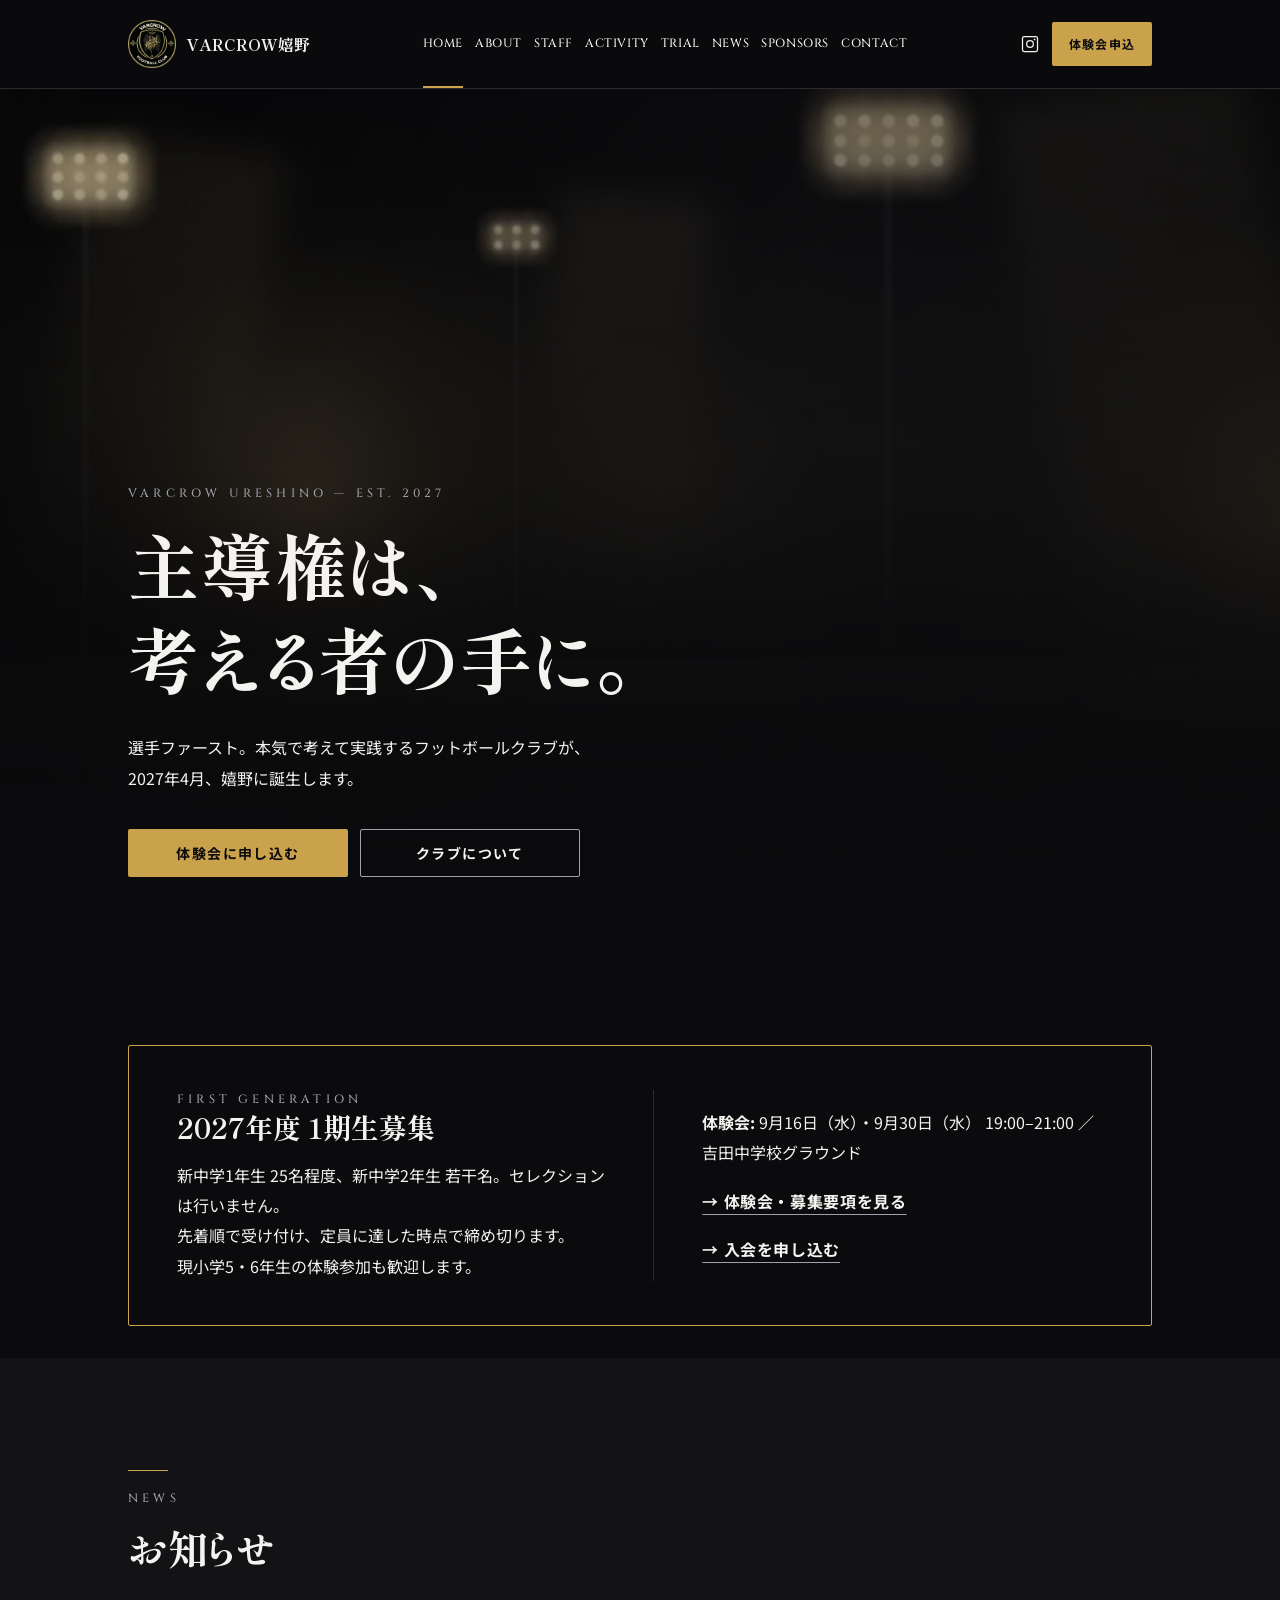
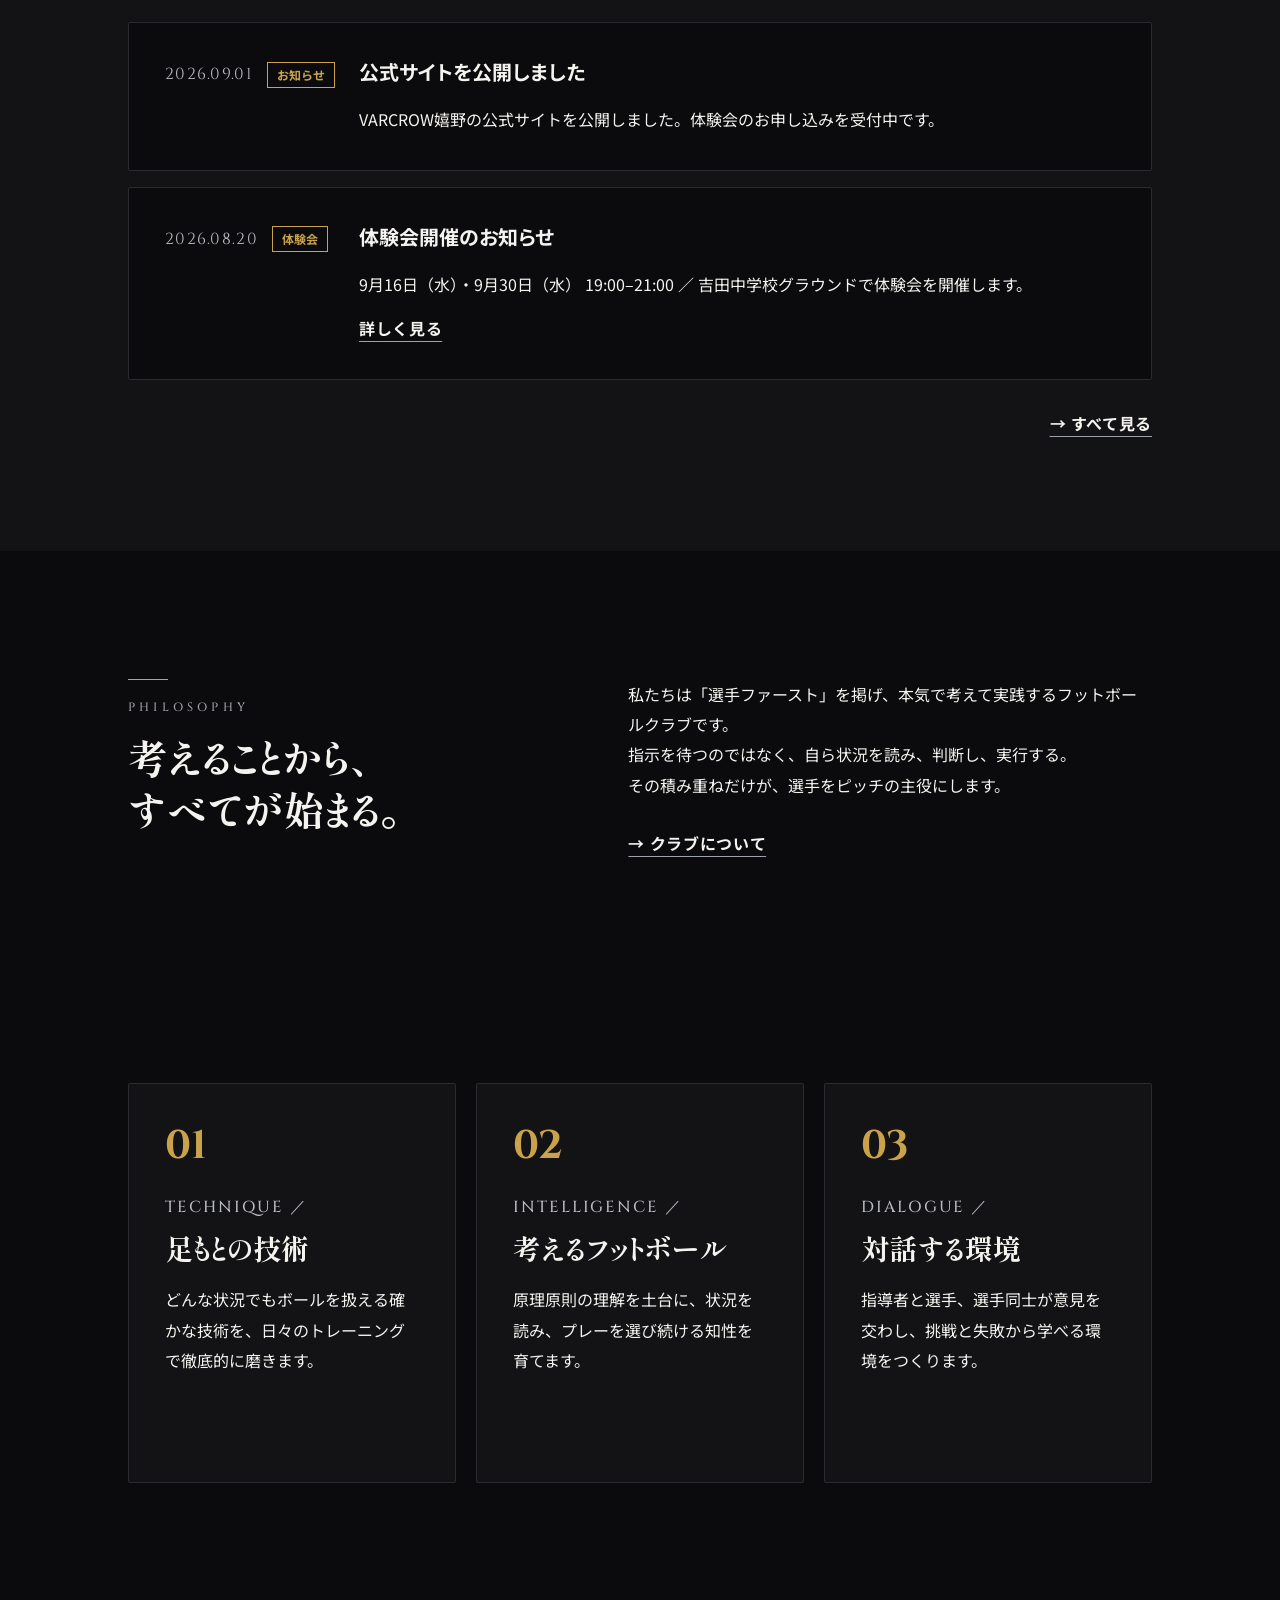
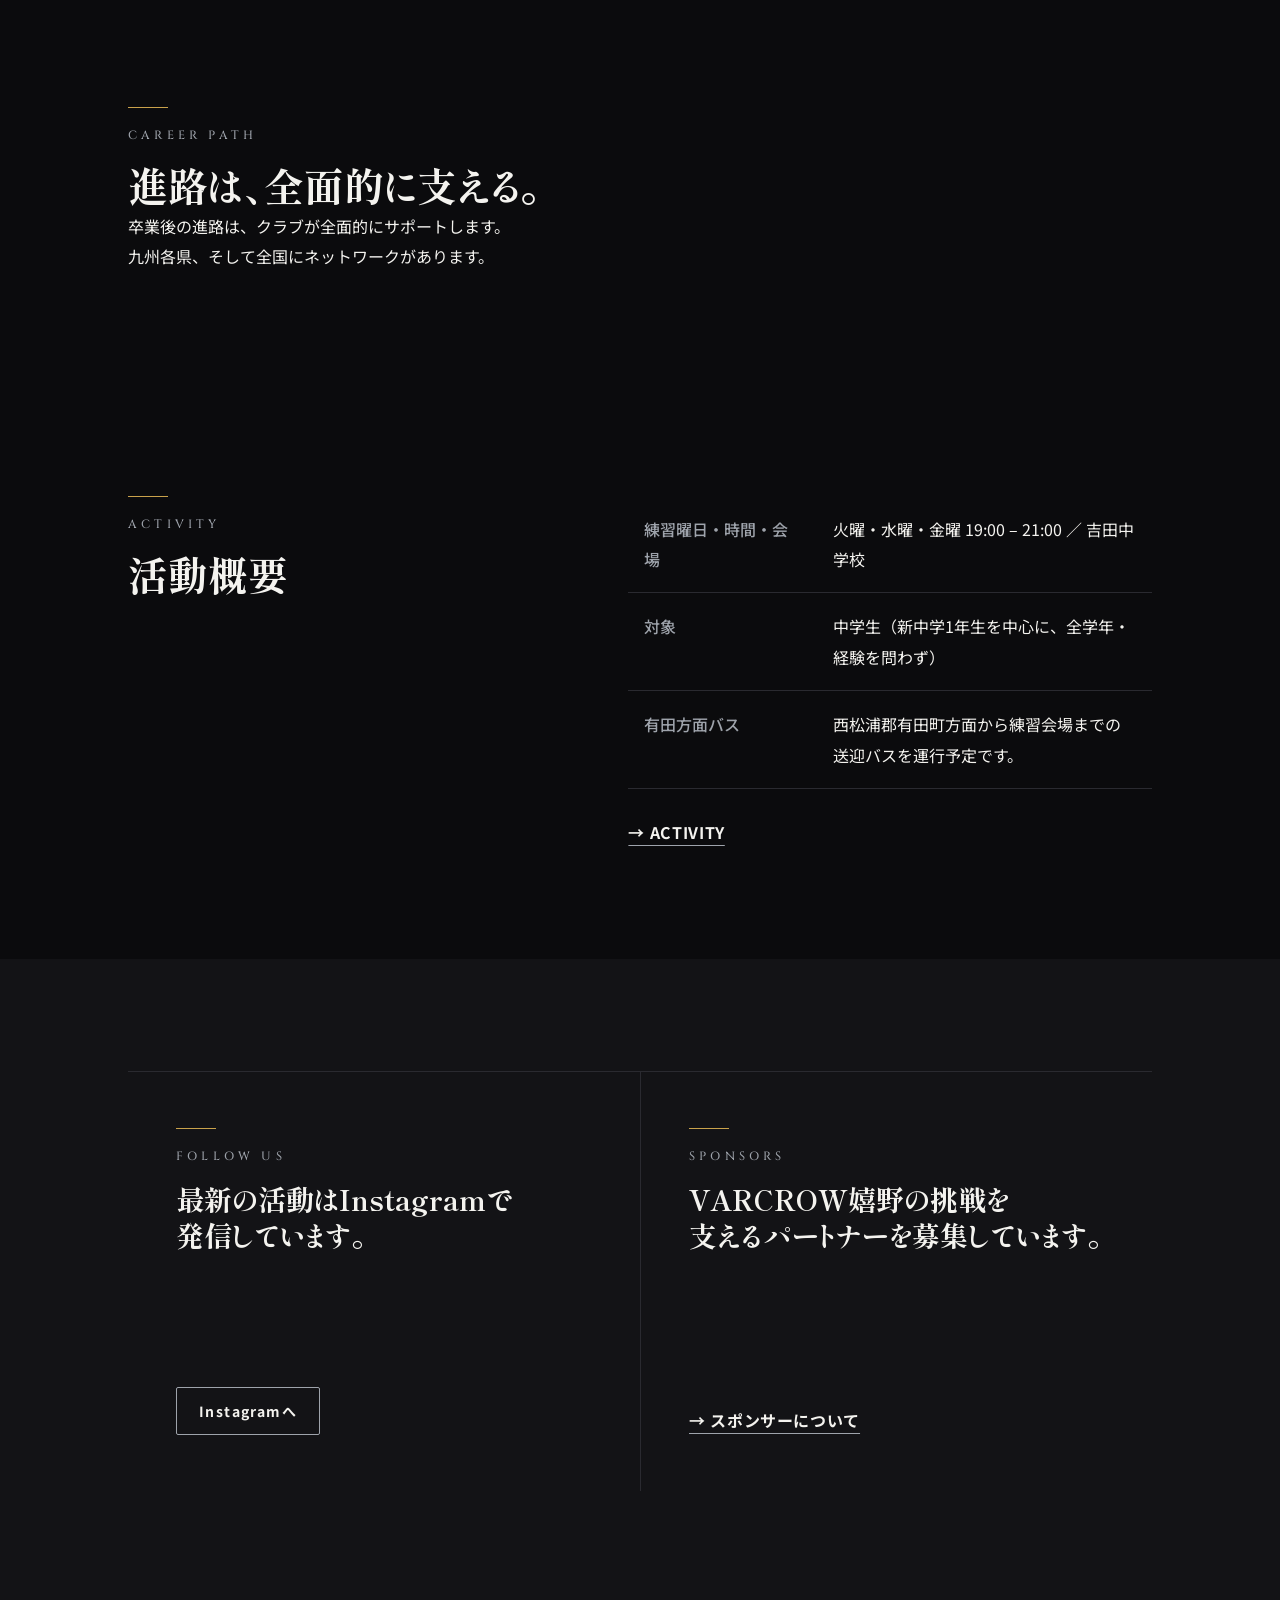
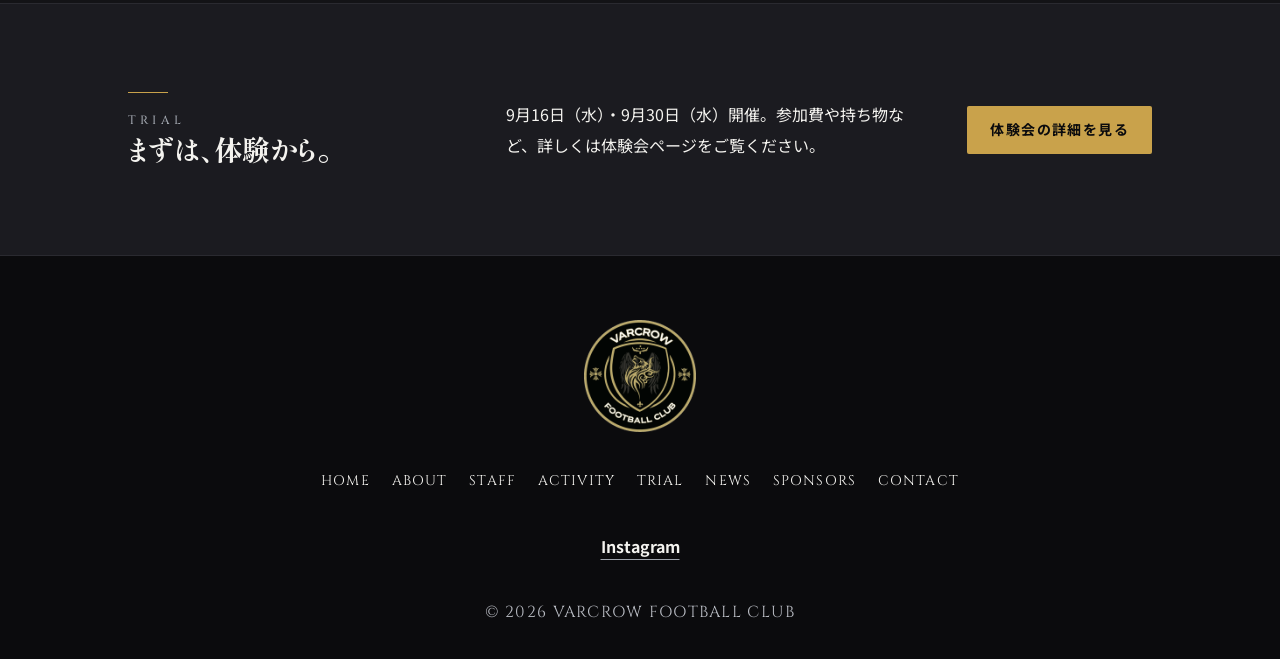
==== commit 392038e3: "v1.9.2: correct regular training hours" ====
--- a/ureshino/index.html
+++ b/ureshino/index.html
@@ -199,7 +199,7 @@
           <div class="table-scroll">
             <table>
               <tbody>
-                <tr><th scope="row">練習曜日・時間・会場</th><td>火曜・水曜・金曜 18:00 – 20:00 ／ 吉田中学校</td></tr>
+                <tr><th scope="row">練習曜日・時間・会場</th><td>火曜・水曜・金曜 19:00 – 21:00 ／ 吉田中学校</td></tr>
                 <tr><th scope="row">対象</th><td>中学生（新中学1年生を中心に、全学年・経験を問わず）</td></tr>
                 <tr><th scope="row">有田方面バス</th><td>西松浦郡有田町方面から練習会場までの送迎バスを運行予定です。</td></tr>
               </tbody>
